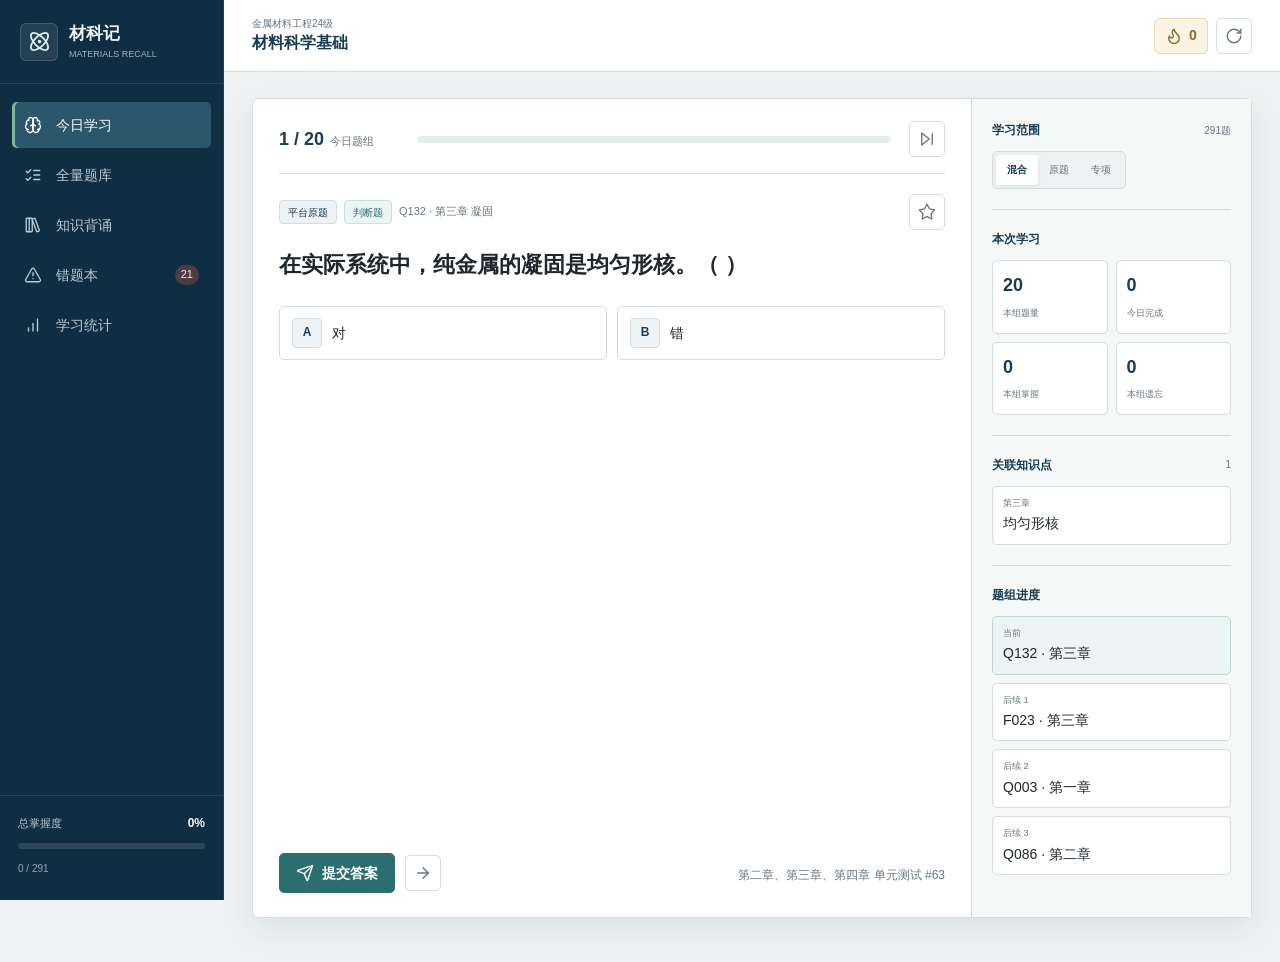
==== index.html @ ae02748e "Deploy Caikeji PWA" ====
<!doctype html>
<html lang="zh-CN">
<head>
  <meta charset="utf-8">
  <meta name="viewport" content="width=device-width, initial-scale=1, viewport-fit=cover">
  <meta name="robots" content="noindex, nofollow, noarchive, nosnippet, noimageindex">
  <meta name="theme-color" content="#183d54">
  <meta name="mobile-web-app-capable" content="yes">
  <meta name="apple-mobile-web-app-capable" content="yes">
  <meta name="apple-mobile-web-app-status-bar-style" content="default">
  <meta name="apple-mobile-web-app-title" content="材科记">
  <title>材科记 - 材料科学基础题库</title>
  <link rel="manifest" href="manifest.webmanifest">
  <link rel="apple-touch-icon" href="assets/icons/apple-touch-icon.png">
  <link rel="stylesheet" href="styles.css">
</head>
<body>
  <div class="app-shell">
    <aside class="sidebar" aria-label="主导航">
      <div class="brand">
        <span class="brand-mark" aria-hidden="true"><i data-lucide="atom"></i></span>
        <span class="brand-copy">
          <strong>材科记</strong>
          <small>Materials Recall</small>
        </span>
      </div>

      <nav class="nav-list">
        <button class="nav-item is-active" type="button" data-view="study">
          <i data-lucide="brain"></i><span>今日学习</span>
        </button>
        <button class="nav-item" type="button" data-view="bank">
          <i data-lucide="list-checks"></i><span>全量题库</span>
        </button>
        <button class="nav-item" type="button" data-view="knowledge">
          <i data-lucide="library-big"></i><span>知识背诵</span>
        </button>
        <button class="nav-item" type="button" data-view="wrong">
          <i data-lucide="triangle-alert"></i><span>错题本</span>
          <span class="nav-count" id="wrong-count">0</span>
        </button>
        <button class="nav-item" type="button" data-view="stats">
          <i data-lucide="chart-no-axes-column-increasing"></i><span>学习统计</span>
        </button>
      </nav>

      <div class="sidebar-progress">
        <div class="sidebar-progress-head">
          <span>总掌握度</span><strong id="sidebar-mastery">0%</strong>
        </div>
        <div class="progress-track" aria-hidden="true"><span id="sidebar-progress-bar"></span></div>
        <small id="sidebar-progress-copy">0 / 291</small>
      </div>
    </aside>

    <main class="main-area">
      <header class="topbar">
        <div class="course-heading">
          <span class="course-kicker">金属材料工程24级</span>
          <strong>材料科学基础</strong>
        </div>
        <div class="topbar-actions">
          <div class="today-counter" title="今日已完成">
            <i data-lucide="flame"></i>
            <span id="today-count">0</span>
          </div>
          <button class="icon-button" id="new-session-button" type="button" title="重新生成今日题组" aria-label="重新生成今日题组">
            <i data-lucide="rotate-cw"></i>
          </button>
        </div>
      </header>

      <div id="view-root" class="view-root" aria-live="polite"></div>
    </main>
  </div>

  <div id="modal-root"></div>
  <div class="toast" id="toast" role="status" aria-live="polite"></div>

  <script src="data.js"></script>
  <script src="assets/lucide.min.js"></script>
  <script src="native.js"></script>
  <script src="app.js"></script>
</body>
</html>
---- styles.css ----
:root {
  color-scheme: light;
  --navy: #183d54;
  --navy-strong: #102e41;
  --teal: #2c6e70;
  --green: #557a5b;
  --green-soft: #edf4ee;
  --amber: #936820;
  --amber-soft: #fbf4e5;
  --red: #a34343;
  --red-soft: #faeeee;
  --ink: #20272c;
  --muted: #68747c;
  --line: #d4dcdf;
  --line-strong: #bcc8cd;
  --surface: #ffffff;
  --surface-soft: #f5f7f7;
  --canvas: #eef2f3;
  --shadow: 0 12px 30px rgba(20, 43, 53, 0.08);
  --sidebar-width: 224px;
}

* {
  box-sizing: border-box;
}

html {
  min-width: 320px;
  background: var(--canvas);
}

body {
  margin: 0;
  min-width: 320px;
  min-height: 100vh;
  color: var(--ink);
  background: var(--canvas);
  font-family: Inter, "Microsoft YaHei", "Segoe UI", sans-serif;
  font-size: 14px;
  line-height: 1.6;
  letter-spacing: 0;
}

button,
input,
textarea,
select {
  font: inherit;
  letter-spacing: 0;
}

button {
  color: inherit;
}

button:focus-visible,
input:focus-visible,
textarea:focus-visible,
select:focus-visible {
  outline: 3px solid rgba(44, 110, 112, 0.2);
  outline-offset: 2px;
}

svg {
  width: 18px;
  height: 18px;
  stroke-width: 1.8;
  flex: 0 0 auto;
}

.app-shell {
  display: grid;
  grid-template-columns: var(--sidebar-width) minmax(0, 1fr);
  min-height: 100vh;
}

.sidebar {
  position: sticky;
  top: 0;
  z-index: 30;
  display: flex;
  flex-direction: column;
  width: var(--sidebar-width);
  height: 100vh;
  color: #eef5f6;
  background: var(--navy-strong);
  border-right: 1px solid rgba(255, 255, 255, 0.08);
}

.brand {
  display: flex;
  align-items: center;
  gap: 11px;
  height: 84px;
  padding: 0 20px;
  border-bottom: 1px solid rgba(255, 255, 255, 0.1);
}

.brand-mark {
  display: grid;
  place-items: center;
  width: 38px;
  height: 38px;
  color: #dceeee;
  background: rgba(255, 255, 255, 0.09);
  border: 1px solid rgba(255, 255, 255, 0.14);
  border-radius: 6px;
}

.brand-mark svg {
  width: 23px;
  height: 23px;
}

.brand-copy {
  display: flex;
  min-width: 0;
  flex-direction: column;
  line-height: 1.25;
}

.brand-copy strong {
  font-size: 17px;
  font-weight: 700;
}

.brand-copy small {
  margin-top: 4px;
  color: #9eb4be;
  font-size: 9px;
  text-transform: uppercase;
}

.nav-list {
  display: flex;
  flex: 1;
  flex-direction: column;
  gap: 4px;
  padding: 18px 12px;
}

.nav-item {
  display: grid;
  grid-template-columns: 22px minmax(0, 1fr) auto;
  align-items: center;
  gap: 10px;
  width: 100%;
  min-height: 46px;
  padding: 0 12px;
  color: #b9cbd2;
  background: transparent;
  border: 0;
  border-radius: 5px;
  cursor: pointer;
  text-align: left;
  transition: background 140ms ease, color 140ms ease;
}

.nav-item:hover {
  color: #ffffff;
  background: rgba(255, 255, 255, 0.07);
}

.nav-item.is-active {
  color: #ffffff;
  background: #2b566b;
  box-shadow: inset 3px 0 0 #83b6a0;
}

.nav-item span:not(.nav-count) {
  min-width: 0;
  overflow: hidden;
  text-overflow: ellipsis;
  white-space: nowrap;
}

.nav-count {
  display: grid;
  place-items: center;
  min-width: 22px;
  height: 20px;
  padding: 0 6px;
  color: #ffe7df;
  background: rgba(193, 86, 65, 0.35);
  border-radius: 10px;
  font-size: 11px;
  font-variant-numeric: tabular-nums;
}

.sidebar-progress {
  padding: 18px 18px 22px;
  border-top: 1px solid rgba(255, 255, 255, 0.1);
}

.sidebar-progress-head {
  display: flex;
  align-items: center;
  justify-content: space-between;
  color: #b9cbd2;
  font-size: 11px;
}

.sidebar-progress-head strong {
  color: #f3f8f8;
  font-size: 12px;
}

.progress-track {
  width: 100%;
  height: 6px;
  margin: 9px 0 7px;
  overflow: hidden;
  background: rgba(255, 255, 255, 0.12);
  border-radius: 3px;
}

.progress-track span {
  display: block;
  width: 0;
  height: 100%;
  background: #86b7a2;
  border-radius: inherit;
  transition: width 220ms ease;
}

.sidebar-progress small {
  color: #90a8b2;
  font-size: 10px;
}

.main-area {
  min-width: 0;
}

.topbar {
  position: sticky;
  top: 0;
  z-index: 20;
  display: flex;
  align-items: center;
  justify-content: space-between;
  height: 72px;
  padding: 0 28px;
  background: rgba(255, 255, 255, 0.96);
  border-bottom: 1px solid var(--line);
}

.course-heading {
  display: flex;
  min-width: 0;
  flex-direction: column;
  line-height: 1.25;
}

.course-heading strong {
  overflow: hidden;
  color: var(--navy);
  font-size: 16px;
  text-overflow: ellipsis;
  white-space: nowrap;
}

.course-kicker {
  margin-bottom: 3px;
  color: var(--muted);
  font-size: 10px;
}

.topbar-actions {
  display: flex;
  align-items: center;
  gap: 8px;
}

.today-counter {
  display: flex;
  align-items: center;
  justify-content: center;
  gap: 6px;
  min-width: 54px;
  height: 36px;
  padding: 0 10px;
  color: var(--amber);
  background: var(--amber-soft);
  border: 1px solid #ead8b0;
  border-radius: 5px;
  font-weight: 700;
  font-variant-numeric: tabular-nums;
}

.icon-button {
  display: inline-grid;
  place-items: center;
  width: 36px;
  height: 36px;
  padding: 0;
  color: var(--muted);
  background: var(--surface);
  border: 1px solid var(--line);
  border-radius: 5px;
  cursor: pointer;
}

.icon-button:hover {
  color: var(--navy);
  border-color: var(--line-strong);
  background: var(--surface-soft);
}

.icon-button.is-active {
  color: var(--amber);
  background: var(--amber-soft);
  border-color: #dec898;
}

.view-root {
  width: 100%;
  max-width: 1280px;
  min-height: calc(100vh - 72px);
  margin: 0 auto;
  padding: 26px 28px 44px;
}

.view-section {
  width: 100%;
}

.section-head {
  display: flex;
  align-items: flex-end;
  justify-content: space-between;
  gap: 20px;
  margin-bottom: 20px;
}

.section-title-wrap {
  min-width: 0;
}

.section-title {
  margin: 0;
  color: var(--navy);
  font-size: 24px;
  line-height: 1.35;
  font-weight: 750;
}

.section-subtitle {
  margin: 5px 0 0;
  color: var(--muted);
  font-size: 12px;
}

.primary-button,
.secondary-button,
.danger-button,
.text-button,
.rating-button {
  display: inline-flex;
  align-items: center;
  justify-content: center;
  gap: 8px;
  min-height: 40px;
  padding: 0 16px;
  border-radius: 5px;
  cursor: pointer;
  font-weight: 650;
  transition: transform 120ms ease, background 140ms ease, border-color 140ms ease;
}

.primary-button:active,
.secondary-button:active,
.danger-button:active,
.rating-button:active {
  transform: translateY(1px);
}

.primary-button {
  color: #ffffff;
  background: var(--teal);
  border: 1px solid var(--teal);
}

.primary-button:hover {
  background: #245f61;
  border-color: #245f61;
}

.primary-button:disabled,
.secondary-button:disabled {
  color: #96a1a6;
  background: #edf0f1;
  border-color: #d8dfe1;
  cursor: not-allowed;
  transform: none;
}

.secondary-button {
  color: var(--navy);
  background: var(--surface);
  border: 1px solid var(--line-strong);
}

.secondary-button:hover {
  background: var(--surface-soft);
}

.danger-button {
  color: var(--red);
  background: var(--red-soft);
  border: 1px solid #e8c1c1;
}

.text-button {
  min-height: 34px;
  padding: 0 9px;
  color: var(--teal);
  background: transparent;
  border: 0;
}

.text-button:hover {
  background: #eaf1f1;
}

.study-layout {
  display: grid;
  grid-template-columns: minmax(0, 1fr) 280px;
  min-height: calc(100vh - 142px);
  background: var(--surface);
  border: 1px solid var(--line);
  border-radius: 6px;
  box-shadow: var(--shadow);
}

.study-column {
  display: flex;
  min-width: 0;
  flex-direction: column;
  padding: 22px 26px 24px;
}

.session-strip {
  display: flex;
  align-items: center;
  gap: 18px;
  min-height: 42px;
  padding-bottom: 16px;
  border-bottom: 1px solid var(--line);
}

.session-info {
  display: flex;
  min-width: 120px;
  align-items: baseline;
  gap: 6px;
  white-space: nowrap;
}

.session-info strong {
  color: var(--navy);
  font-size: 18px;
  font-variant-numeric: tabular-nums;
}

.session-info span {
  color: var(--muted);
  font-size: 11px;
}

.session-progress {
  flex: 1;
  height: 7px;
  overflow: hidden;
  background: #e7ecee;
  border-radius: 4px;
}

.session-progress span {
  display: block;
  height: 100%;
  background: var(--teal);
  border-radius: inherit;
  transition: width 200ms ease;
}

.question-panel {
  display: flex;
  min-height: 0;
  flex: 1;
  flex-direction: column;
  padding-top: 20px;
}

.question-toolbar {
  display: flex;
  align-items: center;
  justify-content: space-between;
  gap: 12px;
  margin-bottom: 16px;
}

.question-meta {
  display: flex;
  min-width: 0;
  flex-wrap: wrap;
  align-items: center;
  gap: 7px;
}

.meta-label,
.status-pill,
.tag {
  display: inline-flex;
  align-items: center;
  min-height: 24px;
  padding: 2px 8px;
  border-radius: 4px;
  font-size: 10px;
  line-height: 1.3;
}

.meta-label {
  color: var(--teal);
  background: #edf4f4;
  border: 1px solid #cddfdf;
}

.meta-label.is-source {
  color: var(--navy);
  background: #eef2f5;
  border-color: #d5dfe5;
}

.question-id {
  color: var(--muted);
  font-size: 11px;
  font-variant-numeric: tabular-nums;
}

.question-prompt {
  max-width: 900px;
  margin: 0 0 22px;
  color: var(--ink);
  font-size: 22px;
  line-height: 1.72;
  font-weight: 650;
  overflow-wrap: anywhere;
}

.question-media {
  display: grid;
  grid-template-columns: repeat(auto-fit, minmax(220px, 1fr));
  gap: 14px;
  max-width: 780px;
  margin: 0 0 22px;
}

.question-media figure {
  margin: 0;
  padding: 12px;
  background: #fbfcfc;
  border: 1px solid var(--line);
  border-radius: 5px;
}

.question-media img {
  display: block;
  max-width: 100%;
  max-height: 330px;
  margin: 0 auto;
  object-fit: contain;
}

.option-list {
  display: grid;
  grid-template-columns: repeat(2, minmax(0, 1fr));
  gap: 10px;
  max-width: 900px;
  margin: 0 0 22px;
}

.option-item {
  position: relative;
  display: grid;
  grid-template-columns: 30px minmax(0, 1fr) 20px;
  align-items: center;
  gap: 10px;
  min-height: 54px;
  padding: 9px 12px;
  background: var(--surface);
  border: 1px solid var(--line);
  border-radius: 5px;
  cursor: pointer;
  overflow-wrap: anywhere;
}

.option-item:hover {
  border-color: #9fb5bc;
  background: #f9fbfb;
}

.option-item input {
  position: absolute;
  width: 1px;
  height: 1px;
  opacity: 0;
  pointer-events: none;
}

.option-marker {
  display: grid;
  place-items: center;
  width: 30px;
  height: 30px;
  color: var(--navy);
  background: #eef3f5;
  border: 1px solid #d2dde2;
  border-radius: 4px;
  font-size: 12px;
  font-weight: 750;
}

.option-state {
  display: grid;
  place-items: center;
  color: transparent;
}

.option-state svg {
  width: 16px;
  height: 16px;
}

.option-item.is-selected {
  border-color: var(--teal);
  background: #edf6f5;
}

.option-item.is-selected .option-marker {
  color: #ffffff;
  background: var(--teal);
  border-color: var(--teal);
}

.option-item.is-correct {
  border-color: #7ca184;
  background: var(--green-soft);
}

.option-item.is-correct .option-state {
  color: var(--green);
}

.option-item.is-wrong {
  border-color: #c98484;
  background: var(--red-soft);
}

.option-item.is-wrong .option-state {
  color: var(--red);
}

.response-input {
  display: block;
  width: 100%;
  min-height: 122px;
  max-width: 900px;
  padding: 13px 14px;
  color: var(--ink);
  background: #fbfcfc;
  border: 1px solid var(--line-strong);
  border-radius: 5px;
  resize: vertical;
}

.response-input.is-long {
  min-height: 190px;
}

.response-input:focus {
  background: var(--surface);
  border-color: var(--teal);
}

.question-actions {
  display: flex;
  align-items: center;
  justify-content: space-between;
  gap: 12px;
  margin-top: auto;
  padding-top: 20px;
}

.question-actions-main {
  display: flex;
  align-items: center;
  gap: 10px;
}

.answer-reveal {
  margin-top: 4px;
  padding-top: 20px;
  border-top: 1px solid var(--line);
}

.answer-status {
  display: flex;
  align-items: center;
  gap: 9px;
  margin-bottom: 16px;
  color: var(--navy);
  font-weight: 700;
}

.answer-status.is-correct {
  color: var(--green);
}

.answer-status.is-wrong {
  color: var(--red);
}

.answer-section {
  padding: 14px 0;
  border-bottom: 1px solid #e6ebed;
}

.answer-section:last-of-type {
  border-bottom: 0;
}

.answer-title {
  display: flex;
  align-items: center;
  gap: 7px;
  margin: 0 0 8px;
  color: var(--muted);
  font-size: 11px;
  font-weight: 750;
}

.answer-text {
  margin: 0;
  color: var(--ink);
  font-size: 14px;
  line-height: 1.85;
  white-space: pre-wrap;
  overflow-wrap: anywhere;
}

.answer-points {
  display: grid;
  gap: 7px;
  margin: 0;
  padding: 0;
  list-style: none;
}

.answer-points li {
  position: relative;
  padding-left: 18px;
  line-height: 1.75;
}

.answer-points li::before {
  position: absolute;
  top: 0.72em;
  left: 2px;
  width: 6px;
  height: 6px;
  background: var(--teal);
  border-radius: 50%;
  content: "";
}

.rating-panel {
  display: flex;
  align-items: center;
  justify-content: space-between;
  gap: 16px;
  margin-top: 18px;
  padding-top: 18px;
  border-top: 1px solid var(--line);
}

.rating-label {
  color: var(--muted);
  font-size: 11px;
}

.rating-buttons {
  display: grid;
  grid-template-columns: repeat(3, minmax(92px, 1fr));
  gap: 8px;
}

.rating-button {
  min-height: 42px;
  padding: 0 13px;
  background: var(--surface);
  border: 1px solid var(--line);
}

.rating-button.is-forgot {
  color: var(--red);
  border-color: #dfb6b6;
}

.rating-button.is-fuzzy {
  color: var(--amber);
  border-color: #dec68f;
}

.rating-button.is-mastered {
  color: var(--green);
  border-color: #afc9b4;
}

.rating-button:hover {
  background: var(--surface-soft);
}

.context-rail {
  min-width: 0;
  padding: 22px 20px;
  background: #f6f8f8;
  border-left: 1px solid var(--line);
}

.context-section {
  padding: 0 0 20px;
  margin: 0 0 20px;
  border-bottom: 1px solid var(--line);
}

.context-section:last-child {
  margin-bottom: 0;
  border-bottom: 0;
}

.context-title {
  display: flex;
  align-items: center;
  justify-content: space-between;
  gap: 8px;
  margin: 0 0 11px;
  color: var(--navy);
  font-size: 12px;
  font-weight: 750;
}

.context-title span {
  color: var(--muted);
  font-size: 10px;
  font-weight: 500;
}

.session-metrics {
  display: grid;
  grid-template-columns: repeat(2, minmax(0, 1fr));
  gap: 8px;
}

.session-metric {
  padding: 10px;
  background: var(--surface);
  border: 1px solid var(--line);
  border-radius: 5px;
}

.session-metric strong {
  display: block;
  color: var(--navy);
  font-size: 18px;
  font-variant-numeric: tabular-nums;
}

.session-metric span {
  color: var(--muted);
  font-size: 9px;
}

.knowledge-links,
.queue-list {
  display: grid;
  gap: 8px;
}

.knowledge-link,
.queue-item {
  display: block;
  width: 100%;
  padding: 9px 10px;
  color: var(--ink);
  background: var(--surface);
  border: 1px solid var(--line);
  border-radius: 5px;
  text-align: left;
  overflow-wrap: anywhere;
}

button.knowledge-link,
button.queue-item {
  cursor: pointer;
}

.knowledge-link:hover,
.queue-item:hover {
  border-color: #aebfc5;
}

.knowledge-link small,
.queue-item small {
  display: block;
  margin-bottom: 2px;
  color: var(--muted);
  font-size: 9px;
}

.queue-item.is-current {
  background: #edf4f4;
  border-color: #bfd5d5;
}

.tag-list {
  display: flex;
  flex-wrap: wrap;
  gap: 6px;
}

.tag {
  color: #4d626b;
  background: #edf1f2;
  border: 1px solid #d8e0e2;
}

.session-complete {
  display: grid;
  place-items: center;
  min-height: calc(100vh - 210px);
  padding: 40px 20px;
  text-align: center;
}

.session-complete-icon,
.empty-icon {
  display: grid;
  place-items: center;
  width: 62px;
  height: 62px;
  margin-bottom: 18px;
  color: var(--green);
  background: var(--green-soft);
  border: 1px solid #bfd2c2;
  border-radius: 6px;
}

.session-complete-icon svg,
.empty-icon svg {
  width: 30px;
  height: 30px;
}

.session-complete h2,
.empty-state h2 {
  margin: 0;
  color: var(--navy);
  font-size: 22px;
}

.session-complete p,
.empty-state p {
  max-width: 520px;
  margin: 8px 0 20px;
  color: var(--muted);
}

.metric-strip {
  display: grid;
  grid-template-columns: repeat(4, minmax(0, 1fr));
  gap: 10px;
  margin-bottom: 18px;
}

.metric-block {
  min-height: 86px;
  padding: 14px 16px;
  background: var(--surface);
  border: 1px solid var(--line);
  border-radius: 5px;
}

.metric-block strong {
  display: block;
  color: var(--navy);
  font-size: 23px;
  line-height: 1.2;
  font-variant-numeric: tabular-nums;
}

.metric-block span {
  display: block;
  margin-top: 7px;
  color: var(--muted);
  font-size: 10px;
}

.filter-bar {
  display: grid;
  grid-template-columns: minmax(220px, 1.5fr) repeat(3, minmax(140px, 0.7fr));
  gap: 9px;
  margin-bottom: 12px;
}

.search-field {
  position: relative;
  min-width: 0;
}

.search-field svg {
  position: absolute;
  top: 50%;
  left: 11px;
  width: 16px;
  height: 16px;
  color: var(--muted);
  transform: translateY(-50%);
  pointer-events: none;
}

.search-field input,
.filter-select,
.knowledge-search {
  width: 100%;
  height: 42px;
  color: var(--ink);
  background: var(--surface);
  border: 1px solid var(--line-strong);
  border-radius: 5px;
}

.search-field input {
  padding: 0 12px 0 37px;
}

.filter-select {
  padding: 0 10px;
}

.question-list {
  overflow: hidden;
  background: var(--surface);
  border: 1px solid var(--line);
  border-radius: 5px;
}

.question-list-head,
.question-row {
  display: grid;
  grid-template-columns: 74px minmax(0, 1fr) 116px 100px 86px;
  align-items: center;
  gap: 12px;
  min-width: 760px;
}

.question-list-head {
  min-height: 40px;
  padding: 0 14px;
  color: var(--muted);
  background: #f1f4f5;
  border-bottom: 1px solid var(--line);
  font-size: 10px;
  font-weight: 700;
}

.question-row {
  width: 100%;
  min-height: 60px;
  padding: 9px 14px;
  background: var(--surface);
  border: 0;
  border-bottom: 1px solid #e6ebed;
  cursor: pointer;
  text-align: left;
}

.question-row:last-child {
  border-bottom: 0;
}

.question-row:hover {
  background: #f8fafa;
}

.question-row-id {
  color: var(--teal);
  font-size: 11px;
  font-weight: 750;
  font-variant-numeric: tabular-nums;
}

.question-row-prompt {
  min-width: 0;
  overflow: hidden;
  color: var(--ink);
  font-size: 13px;
  text-overflow: ellipsis;
  white-space: nowrap;
}

.question-row-cell {
  min-width: 0;
  overflow: hidden;
  color: var(--muted);
  font-size: 10px;
  text-overflow: ellipsis;
  white-space: nowrap;
}

.status-pill {
  justify-content: center;
  width: fit-content;
  color: var(--muted);
  background: #f0f3f4;
  border: 1px solid #dce3e5;
}

.status-pill.is-mastered {
  color: var(--green);
  background: var(--green-soft);
  border-color: #c4d6c7;
}

.status-pill.is-wrong {
  color: var(--red);
  background: var(--red-soft);
  border-color: #e5c3c3;
}

.status-pill.is-learning {
  color: var(--amber);
  background: var(--amber-soft);
  border-color: #e8d4a7;
}

.scroll-table {
  width: 100%;
  overflow-x: auto;
}

.list-footer {
  display: flex;
  align-items: center;
  justify-content: center;
  padding: 14px;
  background: #f8fafa;
  border-top: 1px solid var(--line);
}

.knowledge-layout {
  display: grid;
  grid-template-columns: minmax(0, 1.15fr) minmax(340px, 0.85fr);
  gap: 16px;
  align-items: start;
}

.knowledge-card {
  position: sticky;
  top: 98px;
  min-height: 520px;
  padding: 24px 26px;
  background: var(--surface);
  border: 1px solid var(--line);
  border-radius: 6px;
  box-shadow: var(--shadow);
}

.knowledge-card-head {
  display: flex;
  align-items: center;
  justify-content: space-between;
  gap: 10px;
  padding-bottom: 14px;
  border-bottom: 1px solid var(--line);
}

.knowledge-card-head span {
  color: var(--muted);
  font-size: 10px;
}

.knowledge-card-head strong {
  color: var(--navy);
  font-variant-numeric: tabular-nums;
}

.knowledge-term {
  display: flex;
  min-height: 230px;
  flex-direction: column;
  justify-content: center;
  padding: 28px 4px;
}

.knowledge-term small {
  color: var(--teal);
  font-size: 11px;
  font-weight: 700;
}

.knowledge-term h2 {
  max-width: 620px;
  margin: 12px 0 0;
  color: var(--ink);
  font-size: 27px;
  line-height: 1.55;
  overflow-wrap: anywhere;
}

.knowledge-back {
  padding: 20px 0 0;
  border-top: 1px solid var(--line);
}

.knowledge-notes {
  display: grid;
  gap: 9px;
  margin: 0 0 18px;
  padding: 0;
  list-style: none;
}

.knowledge-notes li {
  position: relative;
  padding-left: 18px;
  line-height: 1.75;
}

.knowledge-notes li::before {
  position: absolute;
  top: 0.72em;
  left: 2px;
  width: 6px;
  height: 6px;
  background: var(--green);
  border-radius: 50%;
  content: "";
}

.knowledge-card-actions {
  display: flex;
  align-items: center;
  justify-content: space-between;
  gap: 12px;
}

.knowledge-index {
  min-width: 0;
  background: var(--surface);
  border: 1px solid var(--line);
  border-radius: 6px;
}

.knowledge-index-head {
  padding: 16px;
  border-bottom: 1px solid var(--line);
}

.knowledge-index-head strong {
  display: block;
  margin-bottom: 10px;
  color: var(--navy);
}

.knowledge-search {
  padding: 0 11px;
}

.module-tabs {
  display: flex;
  gap: 6px;
  padding: 10px 12px;
  overflow-x: auto;
  border-bottom: 1px solid var(--line);
  scrollbar-width: thin;
}

.module-tab {
  flex: 0 0 auto;
  min-height: 30px;
  padding: 0 9px;
  color: var(--muted);
  background: var(--surface);
  border: 1px solid var(--line);
  border-radius: 4px;
  cursor: pointer;
  font-size: 10px;
}

.module-tab.is-active {
  color: #ffffff;
  background: var(--navy);
  border-color: var(--navy);
}

.point-list {
  max-height: 640px;
  overflow-y: auto;
}

.point-row {
  display: grid;
  grid-template-columns: 46px minmax(0, 1fr) 54px;
  align-items: center;
  gap: 10px;
  width: 100%;
  min-height: 58px;
  padding: 8px 14px;
  background: var(--surface);
  border: 0;
  border-bottom: 1px solid #e8edef;
  cursor: pointer;
  text-align: left;
}

.point-row:last-child {
  border-bottom: 0;
}

.point-row:hover,
.point-row.is-active {
  background: #f3f7f7;
}

.point-row.is-active {
  box-shadow: inset 3px 0 0 var(--teal);
}

.point-code {
  color: var(--muted);
  font-size: 10px;
  font-variant-numeric: tabular-nums;
}

.point-name {
  min-width: 0;
  overflow: hidden;
  color: var(--ink);
  font-size: 12px;
  text-overflow: ellipsis;
  white-space: nowrap;
}

.point-mastery {
  color: var(--muted);
  font-size: 10px;
  text-align: right;
  font-variant-numeric: tabular-nums;
}

.empty-state {
  display: grid;
  min-height: 420px;
  place-items: center;
  align-content: center;
  padding: 40px 20px;
  color: var(--muted);
  background: var(--surface);
  border: 1px solid var(--line);
  border-radius: 6px;
  text-align: center;
}

.stats-grid {
  display: grid;
  grid-template-columns: minmax(0, 1.2fr) minmax(300px, 0.8fr);
  gap: 16px;
}

.panel {
  padding: 20px;
  background: var(--surface);
  border: 1px solid var(--line);
  border-radius: 6px;
}

.panel-title {
  display: flex;
  align-items: center;
  justify-content: space-between;
  gap: 12px;
  margin: 0 0 18px;
  color: var(--navy);
  font-size: 14px;
}

.bar-chart {
  display: grid;
  grid-template-columns: repeat(7, minmax(0, 1fr));
  gap: 10px;
  height: 210px;
  padding-top: 10px;
  border-bottom: 1px solid var(--line);
}

.bar-column {
  display: grid;
  grid-template-rows: minmax(0, 1fr) 22px;
  gap: 7px;
  min-width: 0;
}

.bar-column-track {
  position: relative;
  display: flex;
  align-items: flex-end;
  justify-content: center;
  min-height: 0;
  background: #f3f5f5;
  border-radius: 4px 4px 0 0;
}

.bar-column-fill {
  width: min(34px, 64%);
  min-height: 3px;
  background: var(--teal);
  border-radius: 3px 3px 0 0;
}

.bar-column-value {
  position: absolute;
  top: 5px;
  color: var(--muted);
  font-size: 9px;
}

.bar-column-label {
  overflow: hidden;
  color: var(--muted);
  font-size: 9px;
  text-align: center;
  text-overflow: ellipsis;
  white-space: nowrap;
}

.chapter-progress-list {
  display: grid;
  gap: 14px;
}

.chapter-progress-row {
  display: grid;
  grid-template-columns: minmax(120px, 1fr) minmax(120px, 1.4fr) 42px;
  align-items: center;
  gap: 12px;
}

.chapter-progress-row span {
  min-width: 0;
  overflow: hidden;
  font-size: 11px;
  text-overflow: ellipsis;
  white-space: nowrap;
}

.chapter-progress-row strong {
  color: var(--muted);
  font-size: 10px;
  text-align: right;
  font-variant-numeric: tabular-nums;
}

.chapter-track {
  height: 7px;
  overflow: hidden;
  background: #e8edef;
  border-radius: 4px;
}

.chapter-track i {
  display: block;
  height: 100%;
  background: var(--green);
  border-radius: inherit;
}

.settings-list {
  display: grid;
  gap: 0;
}

.settings-row {
  display: flex;
  align-items: center;
  justify-content: space-between;
  gap: 16px;
  min-height: 62px;
  border-bottom: 1px solid #e7ecee;
}

.settings-row:last-child {
  border-bottom: 0;
}

.settings-copy strong {
  display: block;
  color: var(--ink);
  font-size: 12px;
}

.settings-copy small {
  color: var(--muted);
  font-size: 9px;
}

.segmented {
  display: inline-flex;
  padding: 3px;
  background: #eef2f3;
  border: 1px solid var(--line);
  border-radius: 5px;
}

.segment-button {
  min-width: 42px;
  height: 30px;
  padding: 0 9px;
  color: var(--muted);
  background: transparent;
  border: 0;
  border-radius: 3px;
  cursor: pointer;
  font-size: 10px;
}

.segment-button.is-active {
  color: var(--navy);
  background: var(--surface);
  box-shadow: 0 1px 4px rgba(20, 43, 53, 0.08);
  font-weight: 700;
}

.modal-backdrop {
  position: fixed;
  inset: 0;
  z-index: 80;
  display: grid;
  place-items: center;
  padding: 20px;
  background: rgba(14, 28, 36, 0.52);
}

.modal-dialog {
  display: flex;
  width: min(820px, 100%);
  max-height: min(820px, calc(100vh - 40px));
  flex-direction: column;
  overflow: hidden;
  background: var(--surface);
  border: 1px solid #aebbc0;
  border-radius: 6px;
  box-shadow: 0 24px 70px rgba(10, 28, 36, 0.28);
}

.modal-header {
  display: flex;
  align-items: center;
  justify-content: space-between;
  gap: 14px;
  min-height: 62px;
  padding: 0 18px;
  border-bottom: 1px solid var(--line);
}

.modal-header strong {
  min-width: 0;
  overflow: hidden;
  color: var(--navy);
  text-overflow: ellipsis;
  white-space: nowrap;
}

.modal-body {
  min-height: 0;
  padding: 20px;
  overflow-y: auto;
}

.modal-prompt {
  margin: 0 0 18px;
  color: var(--ink);
  font-size: 18px;
  line-height: 1.7;
  font-weight: 650;
  overflow-wrap: anywhere;
}

.modal-options {
  display: grid;
  gap: 7px;
  margin-bottom: 18px;
}

.modal-option {
  padding: 8px 10px;
  background: #f7f9f9;
  border-left: 3px solid #cad5d8;
}

.modal-option.is-correct {
  background: var(--green-soft);
  border-left-color: var(--green);
}

.modal-footer {
  display: flex;
  align-items: center;
  justify-content: flex-end;
  gap: 9px;
  min-height: 68px;
  padding: 12px 18px;
  background: #f7f9f9;
  border-top: 1px solid var(--line);
}

.toast {
  position: fixed;
  right: 24px;
  bottom: 24px;
  z-index: 120;
  min-width: 180px;
  max-width: min(360px, calc(100vw - 32px));
  padding: 10px 13px;
  color: #ffffff;
  background: #253f4b;
  border: 1px solid rgba(255, 255, 255, 0.16);
  border-radius: 5px;
  box-shadow: 0 12px 30px rgba(10, 26, 34, 0.22);
  opacity: 0;
  pointer-events: none;
  transform: translateY(8px);
  transition: opacity 150ms ease, transform 150ms ease;
}

.toast.is-visible {
  opacity: 1;
  transform: translateY(0);
}

@media (max-width: 1080px) {
  :root {
    --sidebar-width: 204px;
  }

  .study-layout {
    grid-template-columns: minmax(0, 1fr) 244px;
  }

  .filter-bar {
    grid-template-columns: minmax(220px, 1fr) repeat(2, minmax(130px, 0.55fr));
  }

  .filter-bar > :last-child {
    grid-column: 2 / 4;
  }

  .knowledge-layout,
  .stats-grid {
    grid-template-columns: minmax(0, 1fr);
  }

  .knowledge-card {
    position: static;
    min-height: 450px;
  }
}

@media (max-width: 820px) {
  .view-root {
    padding: 20px 18px 34px;
  }

  .study-layout {
    grid-template-columns: minmax(0, 1fr);
  }

  .context-rail {
    border-top: 1px solid var(--line);
    border-left: 0;
  }

  .option-list {
    grid-template-columns: minmax(0, 1fr);
  }

  .metric-strip {
    grid-template-columns: repeat(2, minmax(0, 1fr));
  }

  .filter-bar {
    grid-template-columns: repeat(2, minmax(0, 1fr));
  }

  .filter-bar > :first-child {
    grid-column: 1 / -1;
  }

  .filter-bar > :last-child {
    grid-column: auto;
  }
}

@media (max-width: 700px) {
  body {
    padding-bottom: calc(66px + env(safe-area-inset-bottom));
  }

  .app-shell {
    display: block;
    min-height: calc(100vh - 66px - env(safe-area-inset-bottom));
  }

  .sidebar {
    position: fixed;
    top: auto;
    right: 0;
    bottom: 0;
    left: 0;
    z-index: 70;
    width: 100%;
    height: calc(66px + env(safe-area-inset-bottom));
    padding-right: env(safe-area-inset-right);
    padding-bottom: env(safe-area-inset-bottom);
    padding-left: env(safe-area-inset-left);
    color: var(--muted);
    background: rgba(255, 255, 255, 0.98);
    border-top: 1px solid var(--line-strong);
    border-right: 0;
  }

  .brand,
  .sidebar-progress {
    display: none;
  }

  .nav-list {
    display: grid;
    grid-template-columns: repeat(5, minmax(0, 1fr));
    gap: 0;
    padding: 0;
  }

  .nav-item {
    display: flex;
    min-width: 0;
    min-height: 65px;
    flex-direction: column;
    justify-content: center;
    gap: 3px;
    padding: 4px 2px;
    color: var(--muted);
    border-radius: 0;
    text-align: center;
  }

  .nav-item svg {
    width: 19px;
    height: 19px;
  }

  .nav-item span:not(.nav-count) {
    display: block;
    width: 100%;
    font-size: 9px;
  }

  .nav-item:hover,
  .nav-item.is-active {
    color: var(--teal);
    background: #edf5f4;
    box-shadow: inset 0 3px 0 var(--teal);
  }

  .nav-count {
    position: absolute;
    top: 5px;
    margin-left: 22px;
  }

  .topbar {
    height: calc(60px + env(safe-area-inset-top));
    padding-top: env(safe-area-inset-top);
    padding-right: max(14px, env(safe-area-inset-right));
    padding-left: max(14px, env(safe-area-inset-left));
  }

  .course-kicker {
    display: none;
  }

  .course-heading strong {
    font-size: 14px;
  }

  .view-root {
    min-height: calc(100vh - 126px - env(safe-area-inset-top) - env(safe-area-inset-bottom));
    padding: 12px max(10px, env(safe-area-inset-right)) 22px max(10px, env(safe-area-inset-left));
  }

  .study-layout {
    min-height: calc(100vh - 150px - env(safe-area-inset-top) - env(safe-area-inset-bottom));
    border-right: 0;
    border-left: 0;
    border-radius: 0;
    box-shadow: none;
  }

  .study-column {
    padding: 15px 14px 18px;
  }

  .session-strip {
    gap: 10px;
    padding-bottom: 12px;
  }

  .session-info {
    min-width: 92px;
  }

  .session-info strong {
    font-size: 16px;
  }

  .question-prompt {
    margin-bottom: 18px;
    font-size: 18px;
    line-height: 1.72;
  }

  .question-actions,
  .rating-panel,
  .knowledge-card-actions {
    align-items: stretch;
    flex-direction: column;
  }

  .question-actions-main,
  .question-actions-main .primary-button,
  .question-actions-main .secondary-button {
    width: 100%;
  }

  .question-actions-main {
    display: grid;
    grid-template-columns: minmax(0, 1fr) 44px;
  }

  .rating-buttons {
    width: 100%;
    grid-template-columns: repeat(3, minmax(0, 1fr));
  }

  .rating-button {
    min-width: 0;
    padding: 0 7px;
    font-size: 11px;
  }

  .context-rail {
    padding: 18px 14px;
  }

  .section-head {
    align-items: stretch;
    flex-direction: column;
    gap: 12px;
    margin: 8px 4px 16px;
  }

  .section-title {
    font-size: 20px;
  }

  .metric-strip {
    grid-template-columns: repeat(2, minmax(0, 1fr));
    gap: 7px;
  }

  .metric-block {
    min-height: 78px;
    padding: 12px;
  }

  .filter-bar {
    grid-template-columns: minmax(0, 1fr);
  }

  .filter-bar > :first-child,
  .filter-bar > :last-child {
    grid-column: auto;
  }

  .knowledge-card,
  .knowledge-index,
  .panel,
  .empty-state,
  .question-list {
    border-right: 0;
    border-left: 0;
    border-radius: 0;
  }

  .knowledge-card {
    min-height: 420px;
    padding: 18px 15px;
  }

  .knowledge-term {
    min-height: 190px;
    padding: 22px 0;
  }

  .knowledge-term h2 {
    font-size: 21px;
  }

  .chapter-progress-row {
    grid-template-columns: minmax(92px, 1fr) minmax(80px, 1fr) 36px;
    gap: 8px;
  }

  .settings-row {
    align-items: flex-start;
    flex-direction: column;
    padding: 12px 0;
  }

  .segmented {
    width: 100%;
  }

  .segment-button {
    flex: 1;
  }

  .modal-backdrop {
    align-items: end;
    padding: 0;
  }

  .modal-dialog {
    width: 100%;
    max-height: 92vh;
    border-right: 0;
    border-bottom: 0;
    border-left: 0;
    border-radius: 6px 6px 0 0;
  }

  .modal-prompt {
    font-size: 16px;
  }

  .toast {
    right: 12px;
    bottom: calc(78px + env(safe-area-inset-bottom));
    left: 12px;
  }
}

@media (prefers-reduced-motion: reduce) {
  *,
  *::before,
  *::after {
    scroll-behavior: auto !important;
    transition-duration: 0.01ms !important;
    animation-duration: 0.01ms !important;
    animation-iteration-count: 1 !important;
  }
}
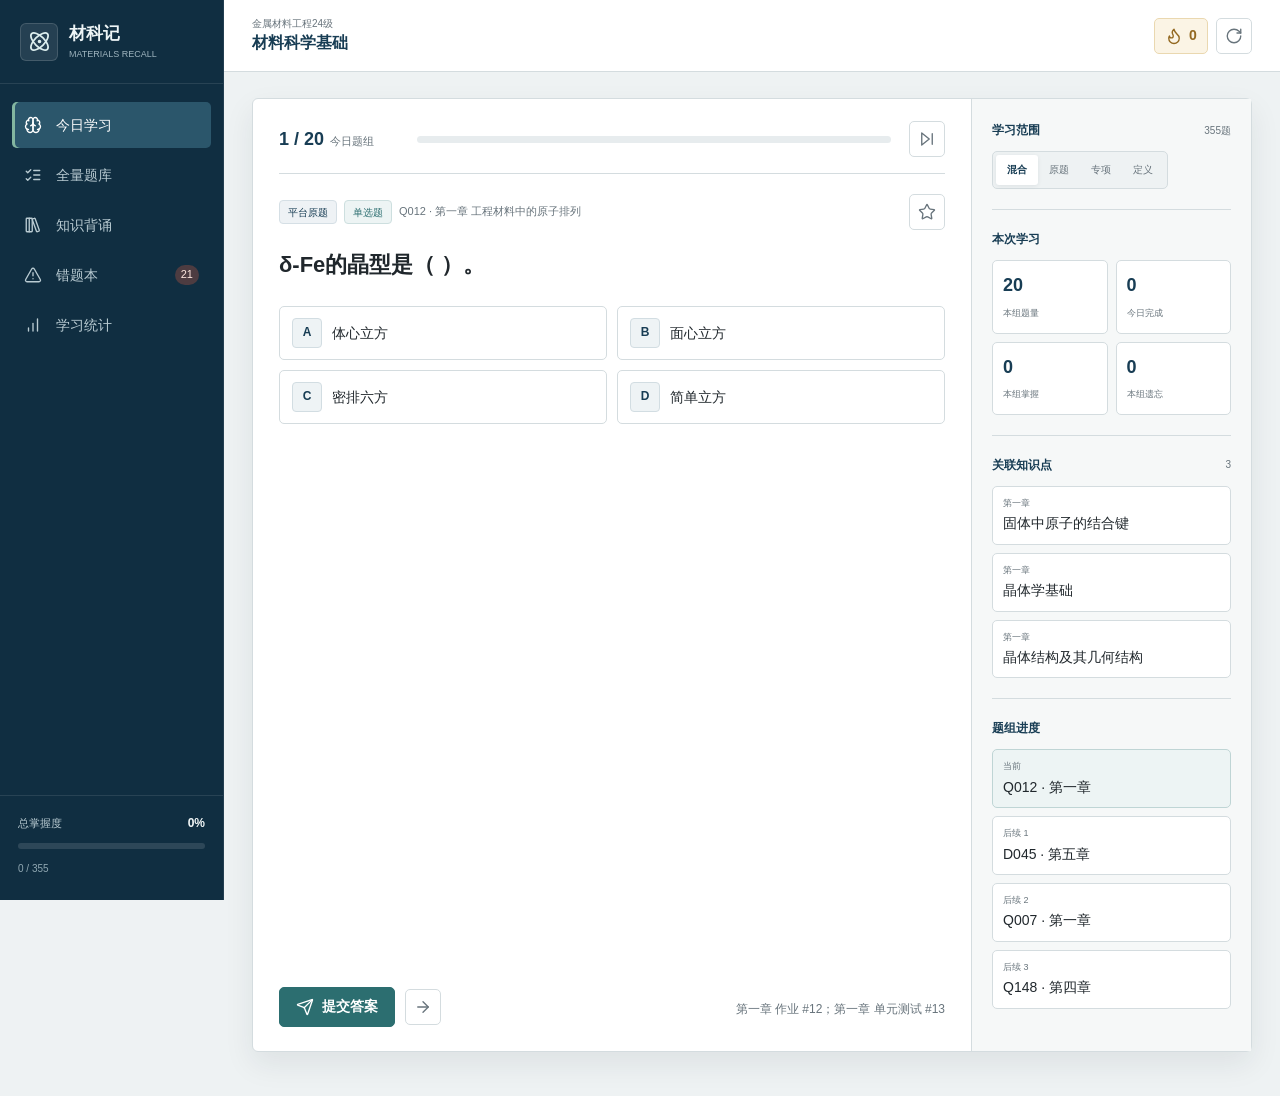
==== commit 41da3e9e: "Add definition practice and improve explanations" ====
--- a/index.html
+++ b/index.html
@@ -49,7 +49,7 @@
           <span>总掌握度</span><strong id="sidebar-mastery">0%</strong>
         </div>
         <div class="progress-track" aria-hidden="true"><span id="sidebar-progress-bar"></span></div>
-        <small id="sidebar-progress-copy">0 / 291</small>
+        <small id="sidebar-progress-copy">0 / 355</small>
       </div>
     </aside>
 
--- a/styles.css
+++ b/styles.css
@@ -978,7 +978,7 @@
 
 .metric-strip {
   display: grid;
-  grid-template-columns: repeat(4, minmax(0, 1fr));
+  grid-template-columns: repeat(5, minmax(0, 1fr));
   gap: 10px;
   margin-bottom: 18px;
 }
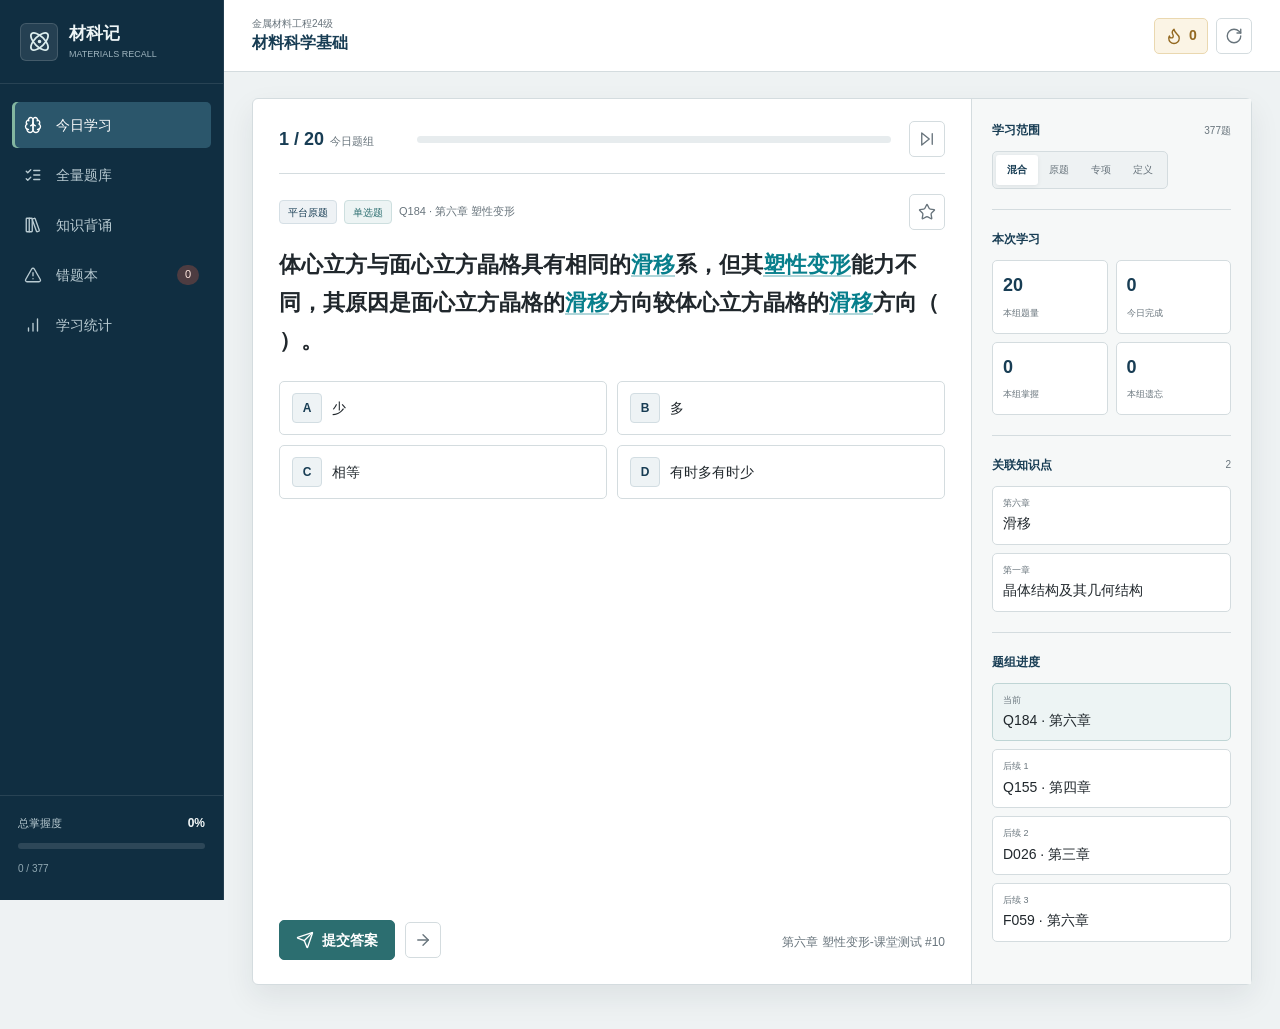
==== commit 23f59151: "Release v13: complete knowledge coverage and progress backup" ====
--- a/index.html
+++ b/index.html
@@ -10,9 +10,9 @@
   <meta name="apple-mobile-web-app-status-bar-style" content="default">
   <meta name="apple-mobile-web-app-title" content="材科记">
   <title>材科记 - 材料科学基础题库</title>
-  <link rel="manifest" href="manifest.webmanifest">
+  <link rel="manifest" href="manifest.webmanifest?v=13">
   <link rel="apple-touch-icon" href="assets/icons/apple-touch-icon.png">
-  <link rel="stylesheet" href="styles.css">
+  <link rel="stylesheet" href="styles.css?v=13">
 </head>
 <body>
   <div class="app-shell">
@@ -49,7 +49,7 @@
           <span>总掌握度</span><strong id="sidebar-mastery">0%</strong>
         </div>
         <div class="progress-track" aria-hidden="true"><span id="sidebar-progress-bar"></span></div>
-        <small id="sidebar-progress-copy">0 / 355</small>
+        <small id="sidebar-progress-copy">0 / 377</small>
       </div>
     </aside>
 
@@ -76,10 +76,11 @@
 
   <div id="modal-root"></div>
   <div class="toast" id="toast" role="status" aria-live="polite"></div>
+  <input id="progress-import" type="file" accept="application/json,.json" hidden>
 
-  <script src="data.js"></script>
+  <script src="data.js?v=13"></script>
   <script src="assets/lucide.min.js"></script>
-  <script src="native.js"></script>
-  <script src="app.js"></script>
+  <script src="native.js?v=13"></script>
+  <script src="app.js?v=13"></script>
 </body>
 </html>
--- a/styles.css
+++ b/styles.css
@@ -721,6 +721,123 @@
   color: var(--red);
 }
 
+.answer-status.is-partial {
+  color: var(--amber);
+}
+
+.submission-feedback {
+  scroll-margin-block: 92px;
+  margin: 0 0 12px;
+  padding: 14px 16px;
+  background: var(--surface-soft);
+  border-left: 3px solid var(--line-strong);
+  border-radius: 4px;
+}
+
+.submission-feedback.is-good {
+  background: var(--green-soft);
+  border-left-color: var(--green);
+}
+
+.submission-feedback.is-partial {
+  background: var(--amber-soft);
+  border-left-color: var(--amber);
+}
+
+.submission-feedback.is-weak {
+  background: var(--red-soft);
+  border-left-color: var(--red);
+}
+
+.feedback-heading {
+  display: flex;
+  flex-wrap: wrap;
+  align-items: center;
+  gap: 7px 10px;
+  color: var(--navy);
+}
+
+.feedback-heading svg {
+  width: 17px;
+  height: 17px;
+}
+
+.feedback-heading span {
+  color: var(--muted);
+  font-size: 11px;
+}
+
+.objective-feedback-grid {
+  display: grid;
+  grid-template-columns: 78px minmax(0, 1fr);
+  gap: 7px 12px;
+  margin-top: 11px;
+  padding-top: 10px;
+  border-top: 1px solid rgba(24, 61, 84, 0.12);
+}
+
+.objective-feedback-grid span {
+  color: var(--muted);
+  font-size: 11px;
+}
+
+.objective-feedback-grid strong {
+  overflow-wrap: anywhere;
+  font-weight: 650;
+}
+
+.feedback-point-list {
+  display: grid;
+  gap: 9px;
+  margin: 12px 0 0;
+  padding: 12px 0 0;
+  border-top: 1px solid rgba(24, 61, 84, 0.12);
+  list-style: none;
+}
+
+.feedback-point-list li {
+  display: grid;
+  grid-template-columns: 18px minmax(0, 1fr);
+  gap: 9px;
+  align-items: start;
+}
+
+.feedback-point-list li > svg {
+  width: 16px;
+  height: 16px;
+  margin-top: 3px;
+}
+
+.feedback-point-list li.is-covered > svg {
+  color: var(--green);
+}
+
+.feedback-point-list li.is-partial > svg {
+  color: var(--amber);
+}
+
+.feedback-point-list li.is-missed > svg {
+  color: var(--red);
+}
+
+.feedback-point-list strong,
+.feedback-point-list small {
+  display: block;
+}
+
+.feedback-point-list strong {
+  color: var(--navy);
+  font-size: 11px;
+}
+
+.feedback-point-list small {
+  margin-top: 2px;
+  color: var(--muted);
+  font-size: 11px;
+  line-height: 1.65;
+  overflow-wrap: anywhere;
+}
+
 .answer-section {
   padding: 14px 0;
   border-bottom: 1px solid #e6ebed;
@@ -747,6 +864,31 @@
   line-height: 1.85;
   white-space: pre-wrap;
   overflow-wrap: anywhere;
+}
+
+.key-highlight {
+  padding: 0;
+  color: #087f8c;
+  background: transparent;
+  font-weight: 780;
+  text-decoration-color: rgba(8, 127, 140, 0.32);
+  text-decoration-line: underline;
+  text-decoration-thickness: 2px;
+  text-underline-offset: 3px;
+}
+
+.key-highlight.is-label {
+  color: #087f8c;
+}
+
+.key-highlight.is-data {
+  color: #a85a00;
+  text-decoration-color: rgba(168, 90, 0, 0.34);
+}
+
+.key-highlight.is-rule {
+  color: #c23d4b;
+  text-decoration-color: rgba(194, 61, 75, 0.34);
 }
 
 .answer-points {
@@ -978,7 +1120,7 @@
 
 .metric-strip {
   display: grid;
-  grid-template-columns: repeat(5, minmax(0, 1fr));
+  grid-template-columns: repeat(auto-fit, minmax(128px, 1fr));
   gap: 10px;
   margin-bottom: 18px;
 }
@@ -1511,7 +1653,20 @@
 
 .settings-copy small {
   color: var(--muted);
-  font-size: 9px;
+  font-size: 11px;
+  line-height: 1.45;
+}
+
+.settings-actions {
+  display: flex;
+  flex: 0 0 auto;
+  gap: 8px;
+}
+
+.secondary-button.is-compact {
+  min-height: 34px;
+  padding: 7px 10px;
+  font-size: 11px;
 }
 
 .segmented {
@@ -1857,6 +2012,10 @@
     grid-template-columns: minmax(0, 1fr) 44px;
   }
 
+  .question-actions-main.has-secondary {
+    grid-template-columns: repeat(2, minmax(0, 1fr)) 44px;
+  }
+
   .rating-buttons {
     width: 100%;
     grid-template-columns: repeat(3, minmax(0, 1fr));
@@ -1937,6 +2096,11 @@
     padding: 12px 0;
   }
 
+  .settings-actions,
+  .settings-actions .secondary-button {
+    width: 100%;
+  }
+
   .segmented {
     width: 100%;
   }
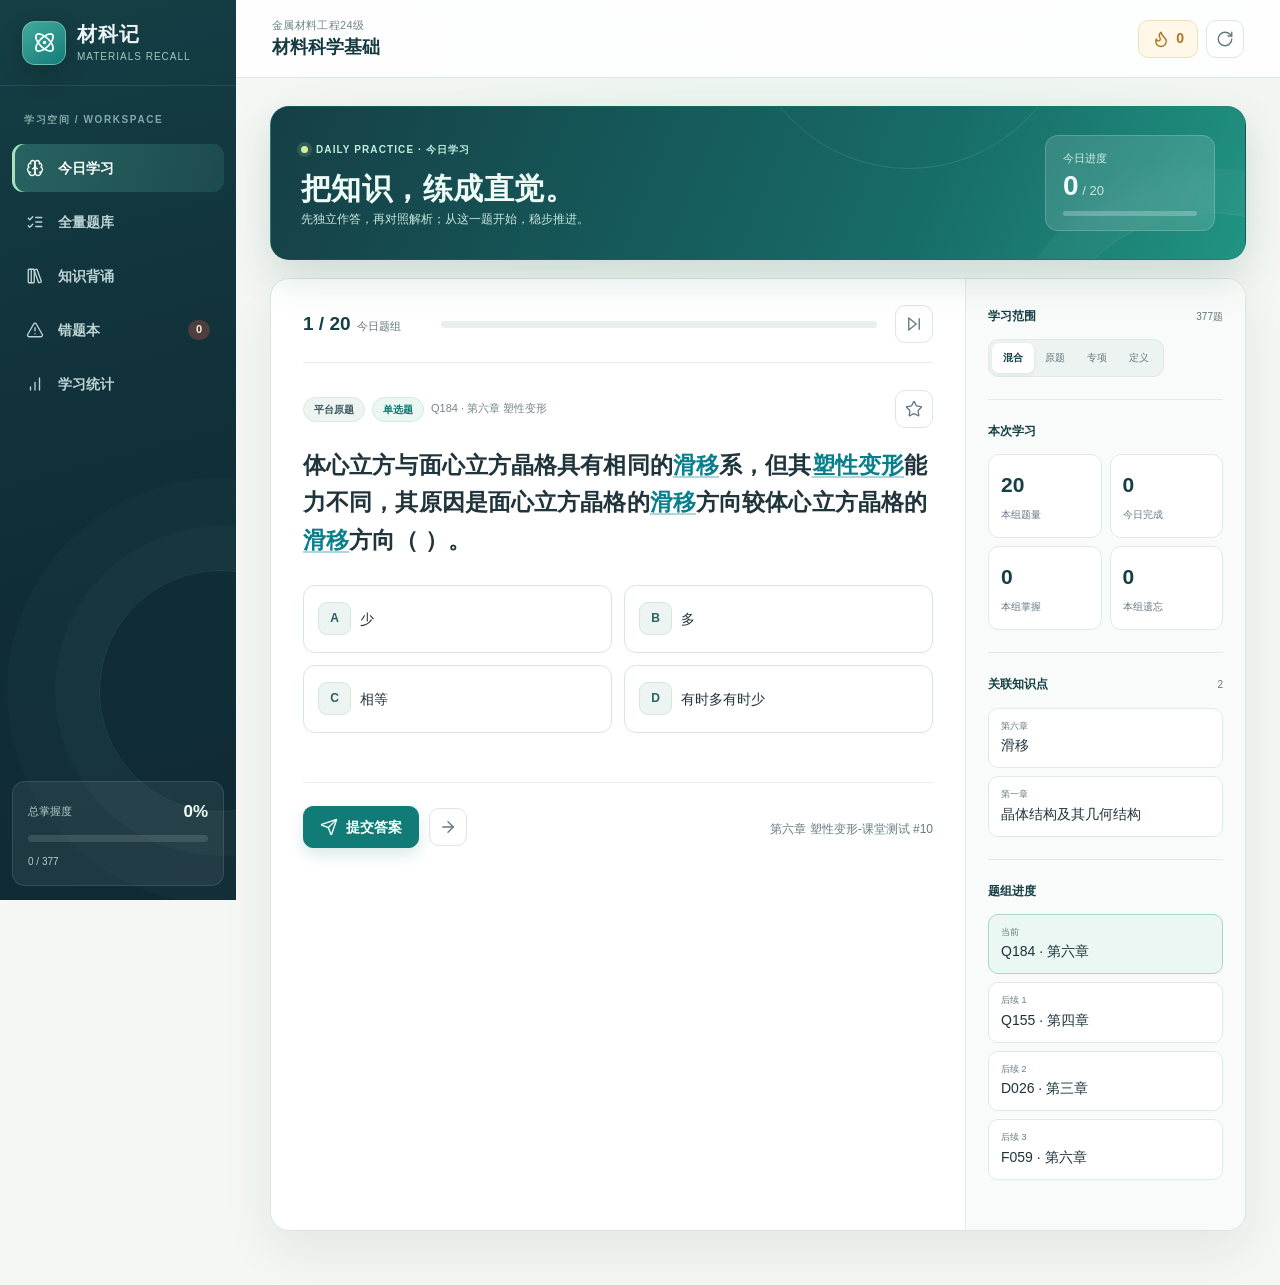
==== commit 547b30e1: "Refresh Caikeji study UI (v13.2)" ====
--- a/index.html
+++ b/index.html
@@ -4,15 +4,15 @@
   <meta charset="utf-8">
   <meta name="viewport" content="width=device-width, initial-scale=1, viewport-fit=cover">
   <meta name="robots" content="noindex, nofollow, noarchive, nosnippet, noimageindex">
-  <meta name="theme-color" content="#183d54">
+  <meta name="theme-color" content="#102e37">
   <meta name="mobile-web-app-capable" content="yes">
   <meta name="apple-mobile-web-app-capable" content="yes">
   <meta name="apple-mobile-web-app-status-bar-style" content="default">
   <meta name="apple-mobile-web-app-title" content="材科记">
   <title>材科记 - 材料科学基础题库</title>
-  <link rel="manifest" href="manifest.webmanifest?v=13">
+  <link rel="manifest" href="manifest.webmanifest?v=13.2">
   <link rel="apple-touch-icon" href="assets/icons/apple-touch-icon.png">
-  <link rel="stylesheet" href="styles.css?v=13">
+  <link rel="stylesheet" href="styles.css?v=13.2">
 </head>
 <body>
   <div class="app-shell">
@@ -78,9 +78,9 @@
   <div class="toast" id="toast" role="status" aria-live="polite"></div>
   <input id="progress-import" type="file" accept="application/json,.json" hidden>
 
-  <script src="data.js?v=13"></script>
+  <script src="data.js?v=13.2"></script>
   <script src="assets/lucide.min.js"></script>
-  <script src="native.js?v=13"></script>
-  <script src="app.js?v=13"></script>
+  <script src="native.js?v=13.2"></script>
+  <script src="app.js?v=13.2"></script>
 </body>
 </html>
--- a/styles.css
+++ b/styles.css
@@ -1,23 +1,23 @@
 :root {
   color-scheme: light;
-  --navy: #183d54;
-  --navy-strong: #102e41;
-  --teal: #2c6e70;
+  --navy: #153e45;
+  --navy-strong: #102e37;
+  --teal: #117c77;
   --green: #557a5b;
   --green-soft: #edf4ee;
   --amber: #936820;
   --amber-soft: #fbf4e5;
   --red: #a34343;
   --red-soft: #faeeee;
-  --ink: #20272c;
-  --muted: #68747c;
-  --line: #d4dcdf;
-  --line-strong: #bcc8cd;
+  --ink: #20333b;
+  --muted: #647780;
+  --line: #dce6e4;
+  --line-strong: #bfd0ce;
   --surface: #ffffff;
-  --surface-soft: #f5f7f7;
-  --canvas: #eef2f3;
-  --shadow: 0 12px 30px rgba(20, 43, 53, 0.08);
-  --sidebar-width: 224px;
+  --surface-soft: #f5f9f7;
+  --canvas: #f4f7f4;
+  --shadow: 0 20px 50px rgba(21, 62, 69, 0.08);
+  --sidebar-width: 236px;
 }
 
 * {
@@ -2144,3 +2144,334 @@
     animation-iteration-count: 1 !important;
   }
 }
+
+/* 2026-10 visual refresh: a calmer, more focused study workspace. */
+body {
+  background: radial-gradient(circle at 65% -15%, #e7f3ed 0, transparent 37%), var(--canvas);
+  font-family: -apple-system, BlinkMacSystemFont, "Segoe UI", "PingFang SC", "Microsoft YaHei", sans-serif;
+  font-size: 14px;
+}
+
+.sidebar {
+  overflow: hidden;
+  background: linear-gradient(165deg, #153e45 0%, #102e37 57%, #102a34 100%);
+  border-right: 0;
+}
+
+.sidebar::before {
+  position: absolute;
+  right: -105px;
+  bottom: 88px;
+  width: 240px;
+  height: 240px;
+  border: 1px solid rgba(161, 223, 197, 0.1);
+  border-radius: 50%;
+  box-shadow: 0 0 0 44px rgba(161, 223, 197, 0.025), 0 0 0 92px rgba(161, 223, 197, 0.018);
+  pointer-events: none;
+  content: "";
+}
+
+.brand,
+.nav-list,
+.sidebar-progress {
+  position: relative;
+  z-index: 1;
+}
+
+.brand {
+  height: 86px;
+  padding: 0 22px;
+  border-bottom-color: rgba(233, 251, 242, 0.09);
+}
+
+.brand-mark {
+  width: 44px;
+  height: 44px;
+  color: #f5fffb;
+  background: linear-gradient(145deg, #42aa9b, #147c78);
+  border: 1px solid rgba(190, 244, 218, 0.36);
+  border-radius: 13px;
+  box-shadow: 0 10px 26px rgba(0, 0, 0, 0.16);
+}
+
+.brand-copy strong {
+  font-size: 20px;
+  letter-spacing: 0.04em;
+}
+
+.brand-copy small {
+  color: #9cc8bc;
+  font-size: 10px;
+  letter-spacing: 0.1em;
+}
+
+.nav-list {
+  gap: 6px;
+  padding: 26px 12px 18px;
+}
+
+.nav-list::before {
+  display: block;
+  margin: 0 12px 10px;
+  color: #83a9a6;
+  font-size: 10px;
+  font-weight: 700;
+  letter-spacing: 0.16em;
+  content: "学习空间  /  WORKSPACE";
+}
+
+.nav-item {
+  min-height: 48px;
+  padding: 0 14px;
+  color: #bdd4d4;
+  border-radius: 11px;
+  font-weight: 600;
+  transition: color 160ms ease, background 160ms ease, transform 160ms ease;
+}
+
+.nav-item:hover {
+  transform: translateX(2px);
+  background: rgba(255, 255, 255, 0.075);
+}
+
+.nav-item.is-active {
+  color: #ffffff;
+  background: linear-gradient(90deg, rgba(71, 163, 146, 0.39), rgba(71, 163, 146, 0.19));
+  box-shadow: inset 3px 0 0 #a7e0bb;
+}
+
+.sidebar-progress {
+  margin: 0 12px 14px;
+  padding: 16px 15px 14px;
+  background: rgba(255, 255, 255, 0.065);
+  border: 1px solid rgba(255, 255, 255, 0.105);
+  border-radius: 13px;
+}
+
+.sidebar-progress-head,
+.sidebar-progress small { color: #b2ceca; }
+.sidebar-progress-head strong { color: #f0fff4; font-size: 17px; }
+.progress-track { height: 7px; border-radius: 10px; }
+.progress-track span { background: linear-gradient(90deg, #73cab0, #b5e3be); }
+
+.topbar {
+  height: 78px;
+  padding: 0 36px;
+  background: rgba(255, 255, 255, 0.87);
+  border-bottom-color: rgba(214, 228, 222, 0.84);
+  backdrop-filter: blur(18px);
+}
+
+.course-kicker {
+  color: #6d8587;
+  font-size: 11px;
+  letter-spacing: 0.03em;
+}
+
+.course-heading strong {
+  color: #163a42;
+  font-size: 18px;
+  font-weight: 750;
+}
+
+.today-counter {
+  height: 38px;
+  padding: 0 13px;
+  color: #aa7626;
+  background: #fff7e8;
+  border-color: #f0dfb9;
+  border-radius: 10px;
+}
+
+.icon-button {
+  width: 38px;
+  height: 38px;
+  border-radius: 10px;
+  transition: background 150ms ease, border-color 150ms ease, transform 150ms ease;
+}
+.icon-button:hover { transform: translateY(-1px); }
+
+.view-root {
+  max-width: 1400px;
+  min-height: calc(100vh - 78px);
+  padding: 28px 34px 54px;
+}
+
+.study-overview {
+  position: relative;
+  display: flex;
+  align-items: center;
+  justify-content: space-between;
+  gap: 28px;
+  min-height: 154px;
+  margin-bottom: 18px;
+  padding: 24px 30px;
+  overflow: hidden;
+  color: #effbf6;
+  background: linear-gradient(112deg, #153f46 0%, #176c69 67%, #219482 100%);
+  border: 1px solid rgba(35, 105, 100, 0.4);
+  border-radius: 19px;
+  box-shadow: 0 17px 40px rgba(26, 84, 80, 0.17);
+}
+
+.study-overview::before,
+.study-overview::after {
+  position: absolute;
+  width: 330px;
+  height: 330px;
+  border: 1px solid rgba(238, 255, 245, 0.11);
+  border-radius: 50%;
+  pointer-events: none;
+  content: "";
+}
+.study-overview::before { top: -270px; right: 170px; }
+.study-overview::after { right: -130px; bottom: -285px; box-shadow: 0 0 0 44px rgba(238, 255, 245, 0.035); }
+.study-overview-copy,
+.study-overview-progress { position: relative; z-index: 1; }
+.study-overview-eyebrow { display: inline-flex; align-items: center; gap: 8px; color: #c0edda; font-size: 10px; font-weight: 750; letter-spacing: 0.11em; }
+.study-overview-eyebrow > span { width: 7px; height: 7px; background: #d2ef9d; border-radius: 50%; box-shadow: 0 0 0 4px rgba(210, 239, 157, 0.15); }
+.study-overview-copy > strong { display: block; margin: 9px 0 2px; font-size: clamp(22px, 2.4vw, 30px); line-height: 1.3; letter-spacing: 0.015em; }
+.study-overview-copy > p { margin: 0; color: #c9e8df; font-size: 12px; }
+.study-overview-progress { display: grid; gap: 2px; flex: 0 0 170px; padding: 14px 17px; background: rgba(255, 255, 255, 0.13); border: 1px solid rgba(255, 255, 255, 0.18); border-radius: 13px; backdrop-filter: blur(10px); }
+.study-overview-progress > span:first-child { color: #d0eee2; font-size: 11px; }
+.study-overview-progress > strong { font-size: 28px; line-height: 1.15; font-variant-numeric: tabular-nums; }
+.study-overview-progress small { color: #c6e6dc; font-size: 13px; font-weight: 500; }
+.study-overview-progress-track { height: 5px; margin-top: 7px; overflow: hidden; background: rgba(255, 255, 255, 0.24); border-radius: 10px; }
+.study-overview-progress-track i { display: block; height: 100%; background: #d2ef9d; border-radius: inherit; }
+
+.study-layout {
+  min-height: max(640px, calc(100vh - 300px));
+  overflow: hidden;
+  border-color: #dae7e1;
+  border-radius: 19px;
+  box-shadow: var(--shadow);
+}
+
+.study-column { padding: 26px 32px 30px; }
+.session-strip { padding-bottom: 19px; border-bottom-color: #e6eeeb; }
+.session-info strong { font-size: 19px; font-weight: 800; }
+.session-info span { font-size: 11px; }
+.session-progress { height: 7px; background: #e8f0eb; border-radius: 10px; }
+.session-progress span { background: linear-gradient(90deg, #13847b, #51b9a1); }
+.question-panel { padding-top: 27px; }
+.question-toolbar { margin-bottom: 19px; }
+.meta-label,
+.status-pill,
+.tag { min-height: 25px; padding: 3px 10px; border-radius: 30px; font-size: 10px; font-weight: 650; }
+.meta-label { color: #0b7773; background: #ebf7f3; border-color: #d0eae0; }
+.meta-label.is-source { color: #3d5960; background: #eef4f2; border-color: #dce8e4; }
+.question-id { color: #73858a; font-size: 11px; }
+.question-prompt { margin-bottom: 26px; color: #20343b; font-size: clamp(22px, 1.8vw, 27px); line-height: 1.62; font-weight: 710; letter-spacing: 0.005em; }
+.option-list { gap: 12px; margin-bottom: 25px; }
+.option-item { min-height: 68px; gap: 12px; padding: 11px 14px; border-color: #d9e5e1; border-radius: 12px; box-shadow: 0 2px 5px rgba(24, 77, 66, 0.018); transition: transform 150ms ease, border-color 150ms ease, box-shadow 150ms ease, background 150ms ease; }
+.option-item:hover { transform: translateY(-2px); border-color: #8ac6b7; background: #fbfefd; box-shadow: 0 9px 20px rgba(31, 103, 89, 0.09); }
+.option-item:focus-within { outline: 3px solid rgba(28, 140, 124, 0.2); outline-offset: 2px; }
+.option-item.is-selected { border-color: #228e81; background: #effaf6; box-shadow: 0 0 0 1px rgba(34, 142, 129, 0.12); }
+.option-marker { width: 33px; height: 33px; color: #2a6061; background: #edf5f2; border-color: #d6e5df; border-radius: 9px; font-size: 12px; }
+.option-item.is-selected .option-marker { background: #167e77; border-color: #167e77; }
+.response-input { padding: 16px; background: #fdfefd; border-radius: 12px; }
+.question-media figure { border-color: #dce9e3; border-radius: 12px; }
+.question-actions { gap: 16px; margin-top: 24px; padding-top: 23px; border-top: 1px solid #e8efec; }
+.question-panel { flex: 0 0 auto; }
+.primary-button,
+.secondary-button,
+.danger-button,
+.rating-button { min-height: 42px; border-radius: 10px; }
+.primary-button { background: #117c77; border-color: #117c77; box-shadow: 0 7px 15px rgba(17, 124, 119, 0.16); }
+.primary-button:hover { background: #096a66; border-color: #096a66; }
+.text-button { border-radius: 9px; }
+.answer-reveal { border-top-color: #e1ebe6; }
+.submission-feedback { border-radius: 10px; }
+
+.context-rail { padding: 28px 22px; background: #f8fbf9; border-left-color: #e3ece7; }
+.context-section { margin-bottom: 22px; padding-bottom: 22px; border-bottom-color: #e2ebe7; }
+.context-title { margin-bottom: 13px; font-size: 12px; }
+.session-metric { padding: 13px 12px; border-color: #e0ebe6; border-radius: 11px; }
+.session-metric strong { font-size: 21px; }
+.session-metric span { font-size: 10px; }
+.knowledge-link,
+.queue-item { padding: 11px 12px; border-color: #deebe5; border-radius: 10px; line-height: 1.5; transition: border-color 150ms ease, background 150ms ease, transform 150ms ease; }
+.knowledge-link:hover,
+.queue-item:hover { transform: translateX(2px); border-color: #94cbb8; background: #f8fffc; }
+.queue-item.is-current { background: #eaf7f2; border-color: #a9d6c4; }
+.segmented { border-color: #dfeae5; border-radius: 10px; background: #edf3f0; }
+.segment-button { border-radius: 7px; }
+
+.section-head { align-items: center; margin-bottom: 18px; padding: 21px 25px; background: linear-gradient(110deg, #ffffff, #f4faf6); border: 1px solid #dfebe4; border-radius: 16px; box-shadow: 0 8px 26px rgba(21, 62, 69, 0.035); }
+.section-title { color: #173d44; font-size: 26px; }
+.section-subtitle { color: #667c80; font-size: 12px; }
+.metric-strip { gap: 10px; }
+.metric-block { min-height: 95px; padding: 17px 18px; border-color: #e0ebe5; border-radius: 14px; box-shadow: 0 6px 18px rgba(21, 62, 69, 0.035); }
+.metric-block strong { color: #174c50; font-size: 25px; }
+.metric-block span { font-size: 11px; }
+.filter-bar { gap: 10px; padding: 14px; background: #ffffff; border: 1px solid #dfeae5; border-radius: 14px; }
+.search-field input,
+.filter-select,
+.knowledge-search { height: 45px; border-color: #dce7e3; border-radius: 9px; }
+.search-field input:focus,
+.filter-select:focus,
+.knowledge-search:focus { border-color: #47a798; }
+.question-list,
+.knowledge-card,
+.knowledge-index,
+.panel,
+.empty-state { border-color: #dfeae5; border-radius: 16px; box-shadow: 0 9px 28px rgba(21, 62, 69, 0.04); }
+.question-list-head { background: #f1f7f3; }
+.question-row:hover { background: #f7fcf9; }
+.panel { padding: 24px; }
+.panel-title { color: #173d44; font-size: 15px; }
+.bar-column-fill { background: linear-gradient(180deg, #3db19d, #167b79); }
+.modal-dialog { border-radius: 19px; }
+.empty-icon,
+.session-complete-icon { border-color: #d2e9d9; border-radius: 17px; }
+
+@media (max-width: 1080px) {
+  .view-root { padding: 22px 24px 45px; }
+  .study-column { padding: 24px; }
+}
+
+@media (max-width: 700px) {
+  .sidebar { height: calc(68px + env(safe-area-inset-bottom)); overflow: visible; background: rgba(255, 255, 255, 0.96); border-top: 1px solid #dce9e1; box-shadow: 0 -9px 28px rgba(22, 58, 53, 0.08); backdrop-filter: blur(16px); }
+  .sidebar::before,
+  .nav-list::before { display: none; }
+  .nav-list { gap: 0; padding: 0; }
+  .nav-item { min-height: 67px; gap: 3px; padding: 5px 2px; color: #73878a; border-radius: 0; font-weight: 600; }
+  .nav-item:hover { transform: none; }
+  .nav-item.is-active { color: #087b74; background: linear-gradient(180deg, #edf8f2, #ffffff); box-shadow: inset 0 3px 0 #1b9a8a; }
+  .nav-item.is-active svg { stroke-width: 2.3; }
+  .topbar { height: calc(63px + env(safe-area-inset-top)); padding-right: max(15px, env(safe-area-inset-right)); padding-left: max(15px, env(safe-area-inset-left)); }
+  .course-heading strong { font-size: 15px; }
+  .view-root { min-height: calc(100vh - 131px - env(safe-area-inset-top) - env(safe-area-inset-bottom)); padding: 14px max(12px, env(safe-area-inset-right)) 26px max(12px, env(safe-area-inset-left)); }
+  .study-overview { min-height: 96px; gap: 11px; align-items: center; flex-direction: row; margin-bottom: 12px; padding: 13px 16px; border-radius: 15px; }
+  .study-overview-copy { min-width: 0; }
+  .study-overview-eyebrow { display: none; }
+  .study-overview-copy > strong { margin: 0; font-size: 19px; line-height: 1.4; }
+  .study-overview-copy > p { display: none; }
+  .study-overview-progress { display: grid; gap: 3px; flex: 0 0 102px; padding: 7px 10px; border-radius: 9px; }
+  .study-overview-progress > span:first-child { display: none; }
+  .study-overview-progress > strong { font-size: 18px; white-space: nowrap; }
+  .study-overview-progress small { font-size: 11px; }
+  .study-overview-progress-track { width: 100%; margin: 1px 0 0; }
+  .study-layout { min-height: 0; border: 1px solid #dfeae4; border-radius: 15px; box-shadow: 0 9px 24px rgba(21, 62, 69, 0.055); }
+  .study-column { padding: 17px 17px 21px; }
+  .session-strip { padding-bottom: 14px; }
+  .question-panel { padding-top: 21px; }
+  .question-toolbar { margin-bottom: 13px; }
+  .question-prompt { margin-bottom: 17px; font-size: 20px; line-height: 1.62; }
+  .option-list { gap: 9px; margin-bottom: 16px; }
+  .option-item { min-height: 56px; padding: 8px 12px; }
+  .option-item:hover { transform: none; }
+  .question-actions { margin-top: 15px; padding-top: 15px; }
+  .context-rail { padding: 21px 17px; }
+  .section-head { gap: 12px; margin: 0 0 14px; padding: 18px 18px; border-radius: 14px; }
+  .section-title { font-size: 22px; }
+  .metric-strip { gap: 8px; }
+  .metric-block { min-height: 86px; padding: 14px; }
+  .filter-bar { padding: 12px; border-radius: 12px; }
+  .knowledge-card,
+  .knowledge-index,
+  .panel,
+  .empty-state,
+  .question-list { border-right: 1px solid #dfeae5; border-left: 1px solid #dfeae5; border-radius: 14px; }
+  .modal-dialog { border-radius: 17px 17px 0 0; }
+}
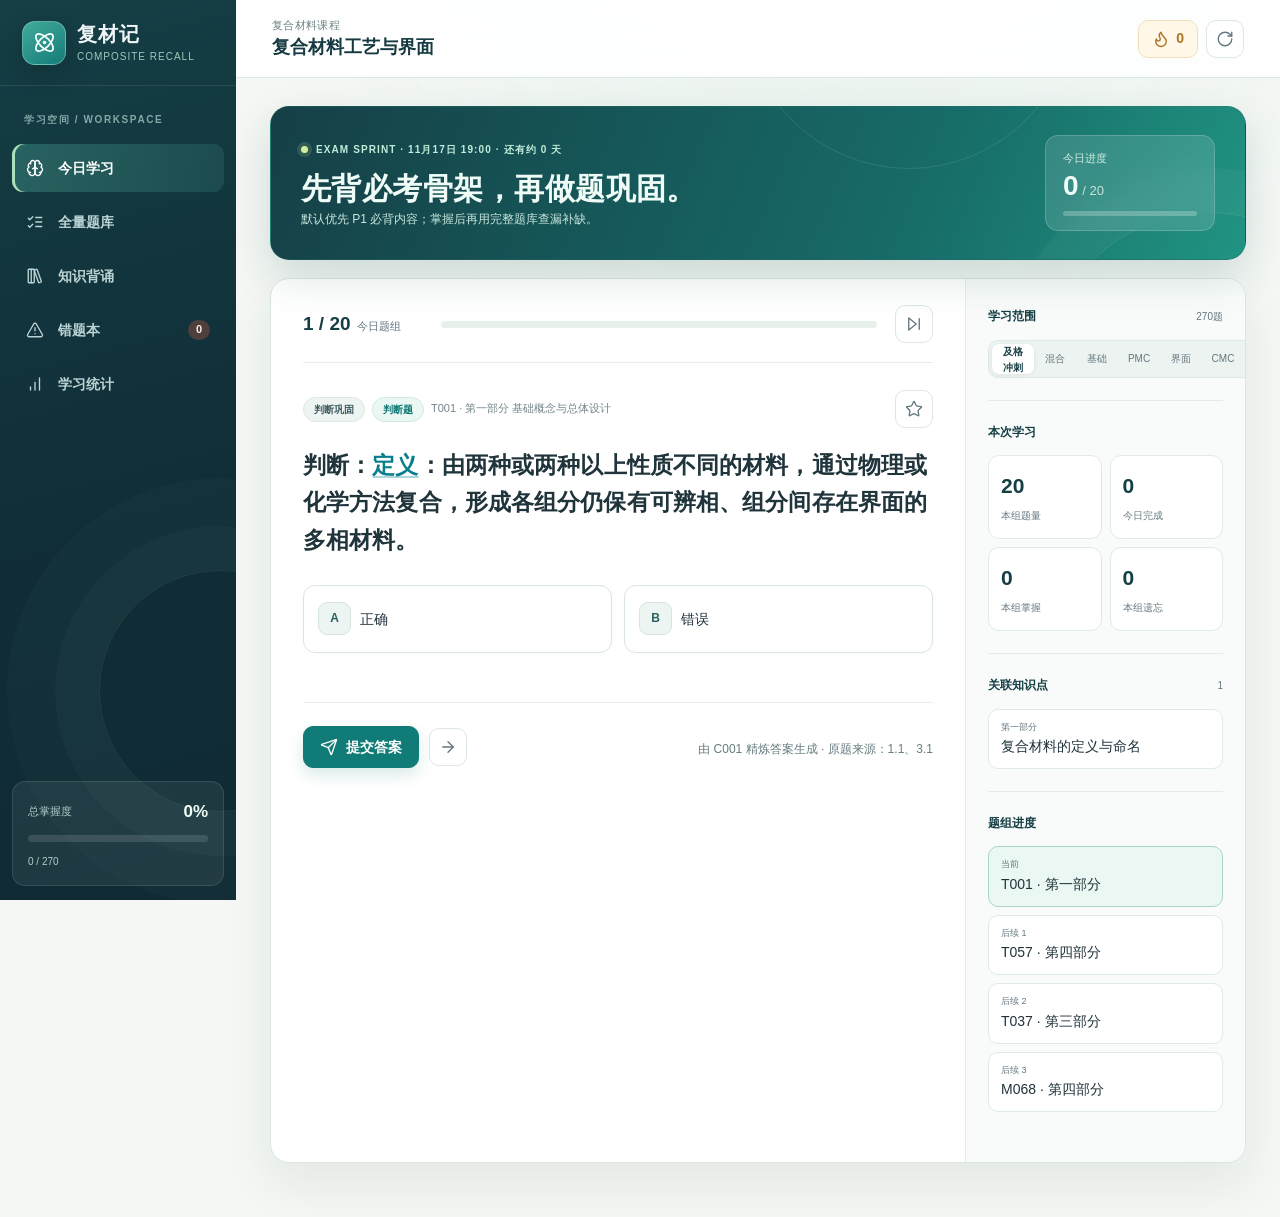
==== commit 39d06025: "Replace materials bank with composite recall PWA" ====
--- a/index.html
+++ b/index.html
@@ -8,11 +8,11 @@
   <meta name="mobile-web-app-capable" content="yes">
   <meta name="apple-mobile-web-app-capable" content="yes">
   <meta name="apple-mobile-web-app-status-bar-style" content="default">
-  <meta name="apple-mobile-web-app-title" content="材科记">
-  <title>材科记 - 材料科学基础题库</title>
-  <link rel="manifest" href="manifest.webmanifest?v=13.2">
+  <meta name="apple-mobile-web-app-title" content="复材记">
+  <title>复材记 - 复合材料学习题库</title>
+  <link rel="manifest" href="manifest.webmanifest?v=1.0">
   <link rel="apple-touch-icon" href="assets/icons/apple-touch-icon.png">
-  <link rel="stylesheet" href="styles.css?v=13.2">
+  <link rel="stylesheet" href="styles.css?v=1.0">
 </head>
 <body>
   <div class="app-shell">
@@ -20,8 +20,8 @@
       <div class="brand">
         <span class="brand-mark" aria-hidden="true"><i data-lucide="atom"></i></span>
         <span class="brand-copy">
-          <strong>材科记</strong>
-          <small>Materials Recall</small>
+          <strong>复材记</strong>
+          <small>Composite Recall</small>
         </span>
       </div>
 
@@ -49,15 +49,15 @@
           <span>总掌握度</span><strong id="sidebar-mastery">0%</strong>
         </div>
         <div class="progress-track" aria-hidden="true"><span id="sidebar-progress-bar"></span></div>
-        <small id="sidebar-progress-copy">0 / 377</small>
+        <small id="sidebar-progress-copy">0 / 270</small>
       </div>
     </aside>
 
     <main class="main-area">
       <header class="topbar">
         <div class="course-heading">
-          <span class="course-kicker">金属材料工程24级</span>
-          <strong>材料科学基础</strong>
+          <span class="course-kicker">复合材料课程</span>
+          <strong>复合材料工艺与界面</strong>
         </div>
         <div class="topbar-actions">
           <div class="today-counter" title="今日已完成">
@@ -78,9 +78,9 @@
   <div class="toast" id="toast" role="status" aria-live="polite"></div>
   <input id="progress-import" type="file" accept="application/json,.json" hidden>
 
-  <script src="data.js?v=13.2"></script>
+  <script src="data.js?v=1.0"></script>
   <script src="assets/lucide.min.js"></script>
-  <script src="native.js?v=13.2"></script>
-  <script src="app.js?v=13.2"></script>
+  <script src="native.js?v=1.0"></script>
+  <script src="app.js?v=1.0"></script>
 </body>
 </html>
--- a/styles.css
+++ b/styles.css
@@ -866,6 +866,47 @@
   overflow-wrap: anywhere;
 }
 
+/* Readable handwritten-style notation for the compact source formulas. */
+.question-prompt sub,
+.question-prompt sup,
+.answer-text sub,
+.answer-text sup,
+.answer-points sub,
+.answer-points sup,
+.knowledge-notes sub,
+.knowledge-notes sup,
+.modal-prompt sub,
+.modal-prompt sup,
+.modal-option sub,
+.modal-option sup {
+  font-family: "Cambria Math", "STIX Two Math", "Times New Roman", serif;
+  font-style: italic;
+}
+
+.question-prompt sub,
+.answer-text sub,
+.answer-points sub,
+.knowledge-notes sub,
+.modal-prompt sub,
+.modal-option sub {
+  font-size: 0.76em;
+  vertical-align: baseline;
+  position: relative;
+  top: 0.28em;
+}
+
+.question-prompt sup,
+.answer-text sup,
+.answer-points sup,
+.knowledge-notes sup,
+.modal-prompt sup,
+.modal-option sup {
+  font-size: 0.76em;
+  vertical-align: baseline;
+  position: relative;
+  top: -0.38em;
+}
+
 .key-highlight {
   padding: 0;
   color: #087f8c;
@@ -1480,9 +1521,17 @@
 }
 
 .point-code {
+  display: grid;
+  gap: 2px;
   color: var(--muted);
   font-size: 10px;
   font-variant-numeric: tabular-nums;
+}
+
+.point-code small {
+  color: var(--teal);
+  font-size: 9px;
+  font-weight: 750;
 }
 
 .point-name {
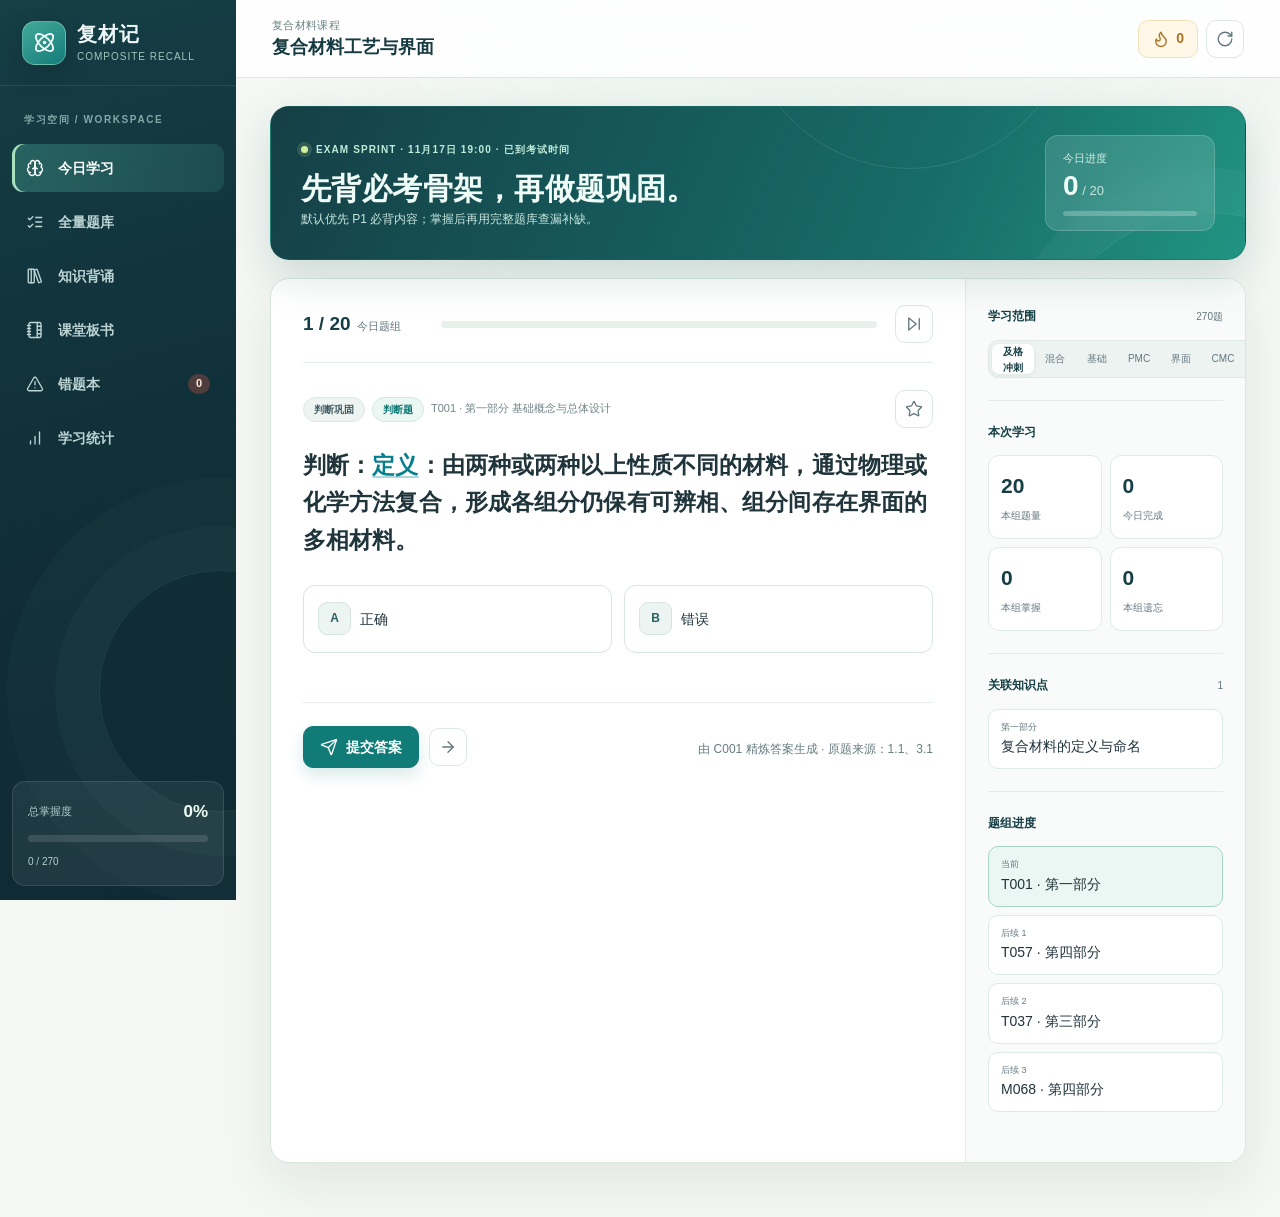
==== commit cb574268: "Add classroom board photos with zoom and offline access" ====
--- a/index.html
+++ b/index.html
@@ -34,6 +34,9 @@
         </button>
         <button class="nav-item" type="button" data-view="knowledge">
           <i data-lucide="library-big"></i><span>知识背诵</span>
+        </button>
+        <button class="nav-item" type="button" data-view="board">
+          <i data-lucide="notebook-tabs"></i><span>课堂板书</span>
         </button>
         <button class="nav-item" type="button" data-view="wrong">
           <i data-lucide="triangle-alert"></i><span>错题本</span>
--- a/styles.css
+++ b/styles.css
@@ -1826,6 +1826,295 @@
   padding: 12px 18px;
   background: #f7f9f9;
   border-top: 1px solid var(--line);
+}
+
+.board-layout {
+  display: grid;
+  grid-template-columns: minmax(0, 1.35fr) minmax(310px, 0.65fr);
+  gap: 16px;
+  align-items: start;
+}
+
+.board-visuals,
+.board-notes {
+  display: grid;
+  gap: 16px;
+  min-width: 0;
+}
+
+.board-card,
+.board-note-card,
+.board-check-tip {
+  background: var(--surface);
+  border: 1px solid #dfeae5;
+  border-radius: 16px;
+  box-shadow: 0 9px 28px rgba(21, 62, 69, 0.04);
+}
+
+.board-card {
+  min-width: 0;
+  overflow: hidden;
+}
+
+.board-card-head {
+  display: flex;
+  align-items: flex-start;
+  justify-content: space-between;
+  gap: 12px;
+  padding: 19px 21px 15px;
+}
+
+.board-card-head h2 {
+  margin: 2px 0 0;
+  color: var(--navy);
+  font-size: 16px;
+  line-height: 1.35;
+}
+
+.board-eyebrow {
+  display: block;
+  color: var(--teal);
+  font-size: 10px;
+  font-weight: 750;
+  letter-spacing: 0.06em;
+}
+
+.board-format {
+  flex: 0 0 auto;
+  padding: 4px 8px;
+  color: var(--muted);
+  background: #f1f6f3;
+  border: 1px solid #e0ebe5;
+  border-radius: 7px;
+  font-size: 10px;
+  font-variant-numeric: tabular-nums;
+}
+
+.board-image-button {
+  position: relative;
+  display: block;
+  width: 100%;
+  padding: 0;
+  overflow: hidden;
+  background: #132f32;
+  border: 0;
+  cursor: zoom-in;
+  text-align: left;
+}
+
+.board-image-button img {
+  display: block;
+  width: 100%;
+  height: auto;
+  max-height: 440px;
+  object-fit: contain;
+  background: #132f32;
+  transition: transform 180ms ease, filter 180ms ease;
+}
+
+.board-image-button:hover img,
+.board-image-button:focus-visible img {
+  filter: brightness(1.06);
+  transform: scale(1.012);
+}
+
+.board-image-button-original img {
+  max-height: 420px;
+  background: #d9dfdb;
+}
+
+.board-image-hint {
+  position: absolute;
+  right: 12px;
+  bottom: 12px;
+  display: inline-flex;
+  align-items: center;
+  gap: 5px;
+  padding: 6px 9px;
+  color: #ffffff;
+  background: rgba(15, 38, 43, 0.78);
+  border: 1px solid rgba(255, 255, 255, 0.22);
+  border-radius: 8px;
+  font-size: 10px;
+  pointer-events: none;
+}
+
+.board-image-hint svg {
+  width: 14px;
+  height: 14px;
+}
+
+.board-caption {
+  margin: 0;
+  padding: 12px 21px 17px;
+  color: var(--muted);
+  font-size: 11px;
+  line-height: 1.65;
+}
+
+.board-review-badge {
+  display: inline-flex;
+  align-items: center;
+  gap: 7px;
+  flex: 0 0 auto;
+  min-height: 34px;
+  padding: 0 11px;
+  color: #8a641e;
+  background: #fff8e9;
+  border: 1px solid #ecdcae;
+  border-radius: 9px;
+  font-size: 11px;
+  font-weight: 700;
+}
+
+.board-review-badge svg {
+  width: 16px;
+  height: 16px;
+}
+
+.board-note-card {
+  padding: 19px 20px 17px;
+}
+
+.board-note-card.is-confirmed {
+  background: linear-gradient(145deg, #ffffff, #f4fbf6);
+}
+
+.board-note-card.is-pending {
+  background: linear-gradient(145deg, #fffdf7, #fff9ed);
+  border-color: #ecdfbb;
+}
+
+.board-note-title {
+  display: flex;
+  align-items: center;
+  gap: 8px;
+  margin-bottom: 12px;
+}
+
+.board-note-title svg {
+  width: 19px;
+  height: 19px;
+  color: var(--teal);
+}
+
+.board-note-card.is-pending .board-note-title svg {
+  color: var(--amber);
+}
+
+.board-note-title h2 {
+  margin: 0;
+  color: var(--navy);
+  font-size: 14px;
+}
+
+.board-note-card ul {
+  display: grid;
+  gap: 9px;
+  margin: 0;
+  padding: 0 0 0 18px;
+  color: var(--ink);
+  font-size: 12px;
+  line-height: 1.7;
+}
+
+.board-note-card li::marker {
+  color: var(--teal);
+}
+
+.board-note-card.is-pending li::marker {
+  color: var(--amber);
+}
+
+.board-note-card strong {
+  color: var(--navy);
+}
+
+.board-check-tip {
+  display: flex;
+  align-items: flex-start;
+  gap: 9px;
+  padding: 13px 15px;
+  color: var(--muted);
+  background: #f6faf8;
+  border-color: #d9e9e0;
+  font-size: 11px;
+  line-height: 1.7;
+}
+
+.board-check-tip svg {
+  flex: 0 0 auto;
+  width: 17px;
+  height: 17px;
+  margin-top: 1px;
+  color: var(--teal);
+}
+
+.board-lightbox-backdrop {
+  padding: 14px;
+}
+
+.board-lightbox {
+  display: flex;
+  width: min(1240px, 100%);
+  max-height: calc(100vh - 28px);
+  flex-direction: column;
+  overflow: hidden;
+  background: #10292f;
+  border: 1px solid rgba(220, 239, 232, 0.22);
+  border-radius: 17px;
+  box-shadow: 0 28px 90px rgba(3, 16, 20, 0.44);
+}
+
+.board-lightbox .modal-header {
+  flex: 0 0 auto;
+  color: #e9f7f1;
+  border-bottom-color: rgba(220, 239, 232, 0.15);
+}
+
+.board-lightbox .modal-header strong {
+  color: #e9f7f1;
+}
+
+.board-lightbox .icon-button {
+  color: #c7ddd6;
+  background: rgba(255, 255, 255, 0.07);
+  border-color: rgba(220, 239, 232, 0.2);
+}
+
+.board-lightbox-body {
+  min-height: 0;
+  padding: 14px;
+  overflow: auto;
+  background: #0c2025;
+}
+
+.board-lightbox-body img {
+  display: block;
+  margin: 0 auto;
+  max-width: 100%;
+  max-height: calc(100vh - 145px);
+  width: auto;
+  height: auto;
+  object-fit: contain;
+}
+
+.board-lightbox-footer {
+  display: flex;
+  align-items: center;
+  justify-content: center;
+  gap: 12px;
+  flex: 0 0 auto;
+  padding: 9px 16px 11px;
+  color: #9db9b1;
+  border-top: 1px solid rgba(220, 239, 232, 0.12);
+  font-size: 10px;
+  text-align: center;
+}
+
+.board-lightbox-body.is-original-size img {
+  max-width: none;
+  max-height: none;
 }
 
 .toast {
@@ -2524,3 +2813,35 @@
   .question-list { border-right: 1px solid #dfeae5; border-left: 1px solid #dfeae5; border-radius: 14px; }
   .modal-dialog { border-radius: 17px 17px 0 0; }
 }
+
+@media (max-width: 980px) {
+  .board-layout { grid-template-columns: minmax(0, 1fr); }
+  .board-notes { grid-template-columns: repeat(2, minmax(0, 1fr)); }
+  .board-check-tip { grid-column: 1 / -1; }
+}
+
+@media (max-width: 700px) {
+  .nav-list { grid-template-columns: repeat(6, minmax(0, 1fr)); }
+  .nav-item { position: relative; }
+  .nav-item span:not(.nav-count) { font-size: 10px; }
+  .study-overview-eyebrow { display: block; font-size: 9px; letter-spacing: 0; }
+  .study-overview-eyebrow > span { display: none; }
+  .study-overview-copy > strong { margin-top: 5px; }
+  .board-layout { gap: 12px; }
+  .board-notes { grid-template-columns: minmax(0, 1fr); gap: 12px; }
+  .board-check-tip { grid-column: auto; }
+  .board-card,
+  .board-note-card,
+  .board-check-tip { border-radius: 14px; }
+  .board-card-head { padding: 16px 15px 12px; }
+  .board-card-head h2 { font-size: 15px; }
+  .board-format { max-width: 108px; overflow: hidden; text-overflow: ellipsis; white-space: nowrap; }
+  .board-image-button img,
+  .board-image-button-original img { max-height: 330px; }
+  .board-caption { padding: 10px 15px 14px; }
+  .board-note-card { padding: 16px 15px 15px; }
+  .board-lightbox-backdrop { padding: 0; }
+  .board-lightbox { width: 100%; max-height: 100vh; border-radius: 0; }
+  .board-lightbox-body img { max-height: calc(100vh - 138px); }
+  .board-lightbox-footer { gap: 8px; flex-direction: column; }
+}
